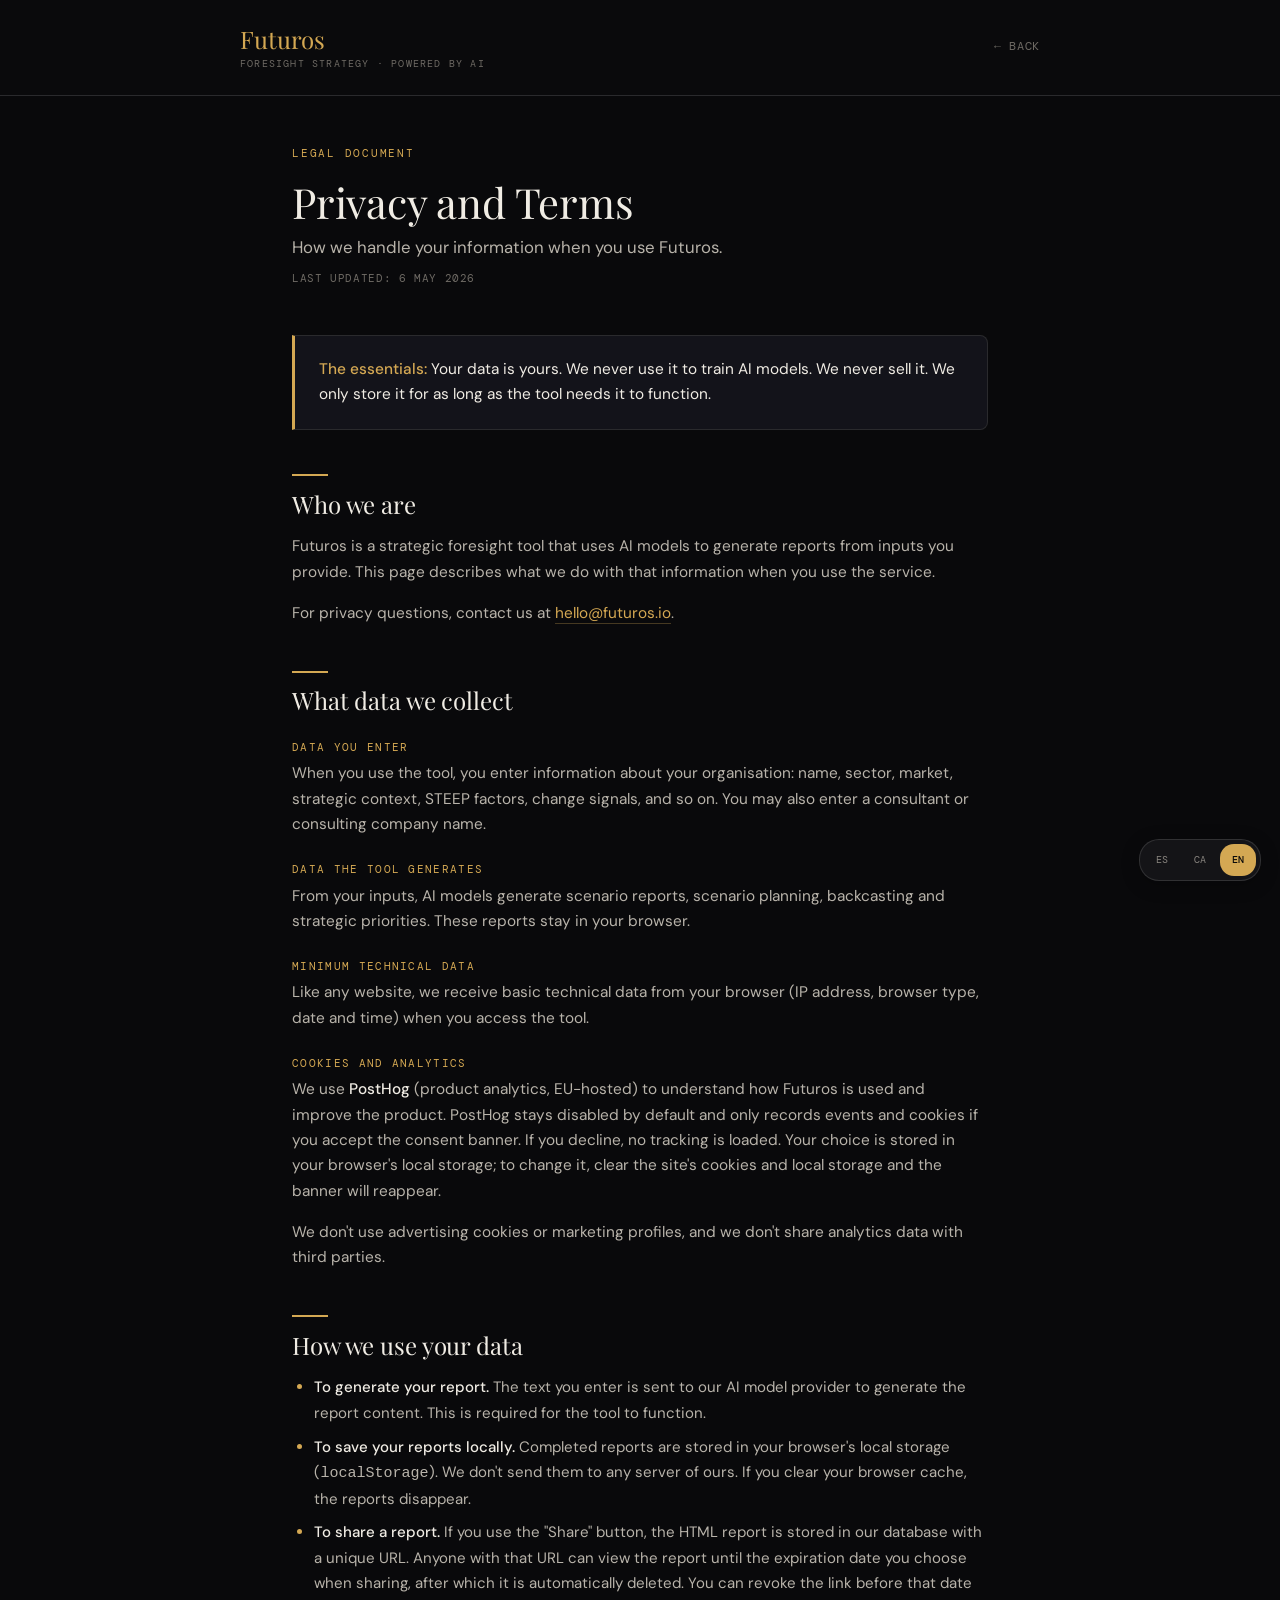
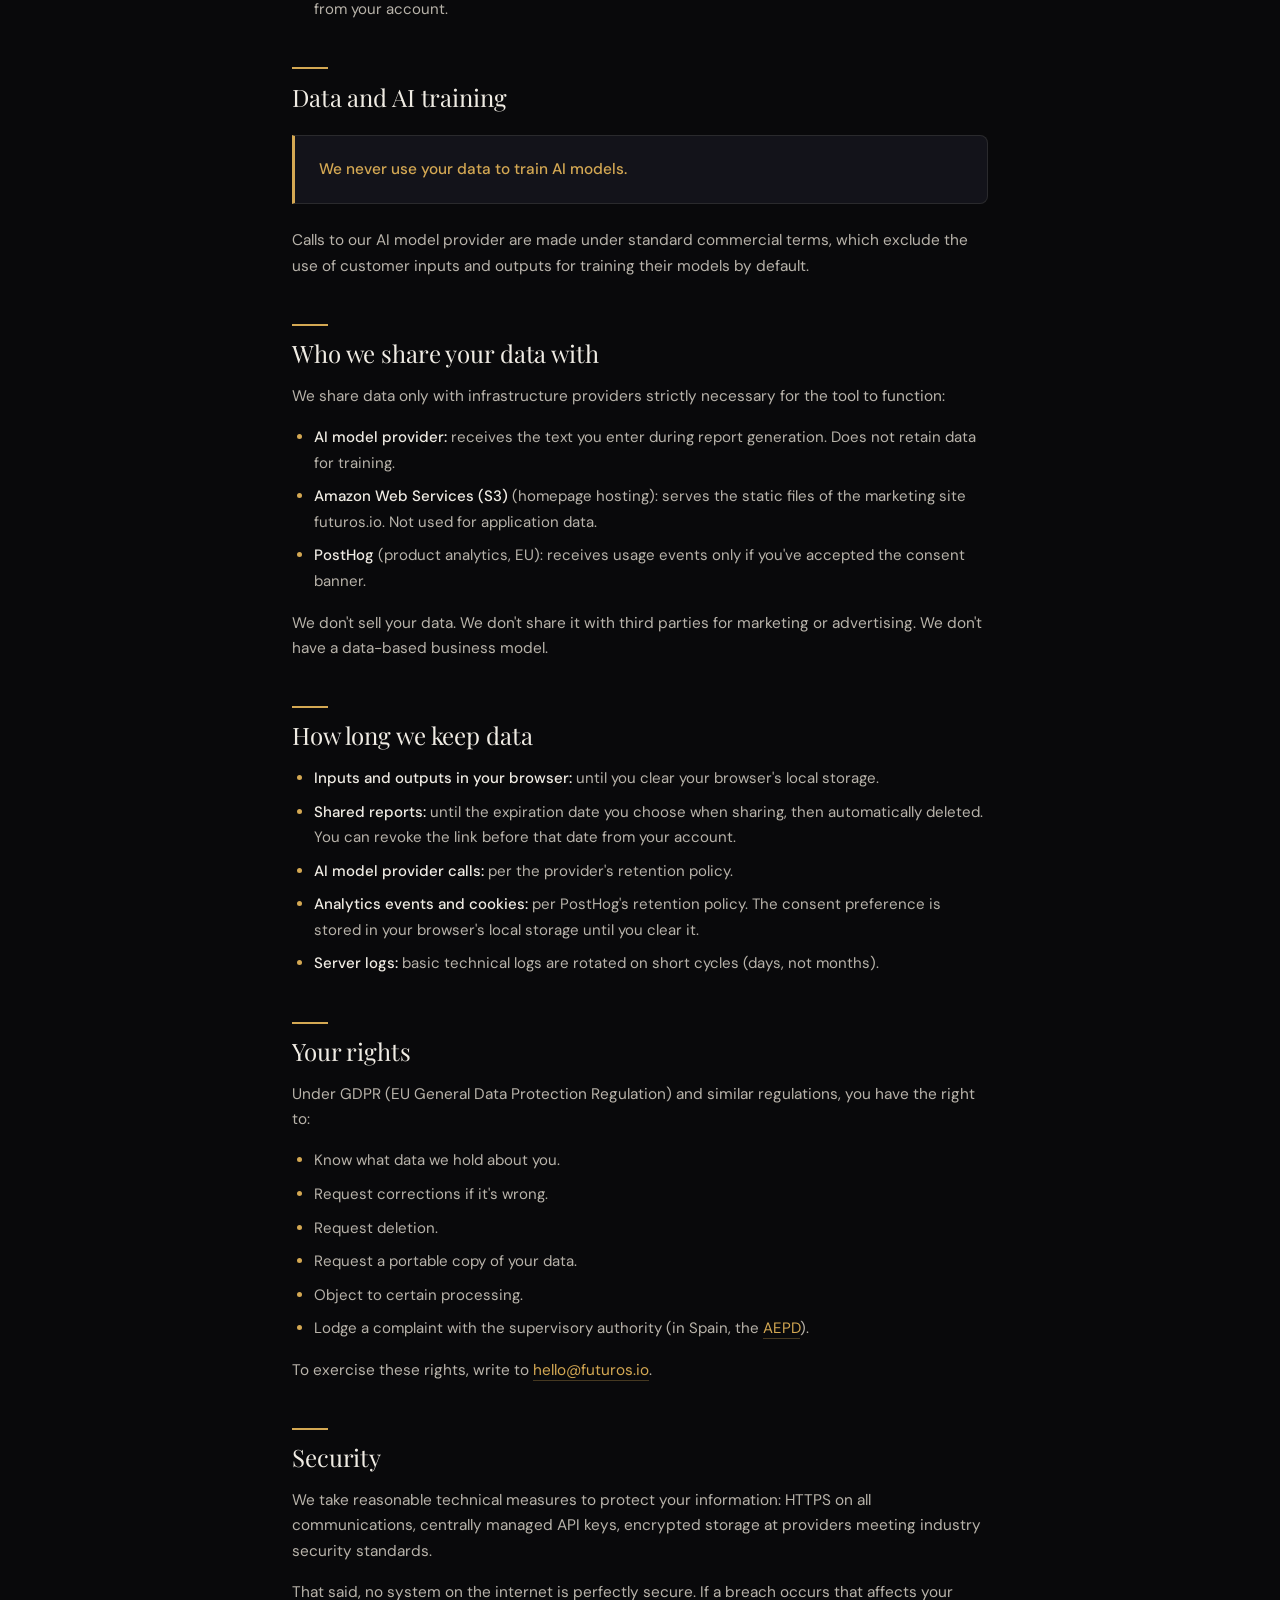
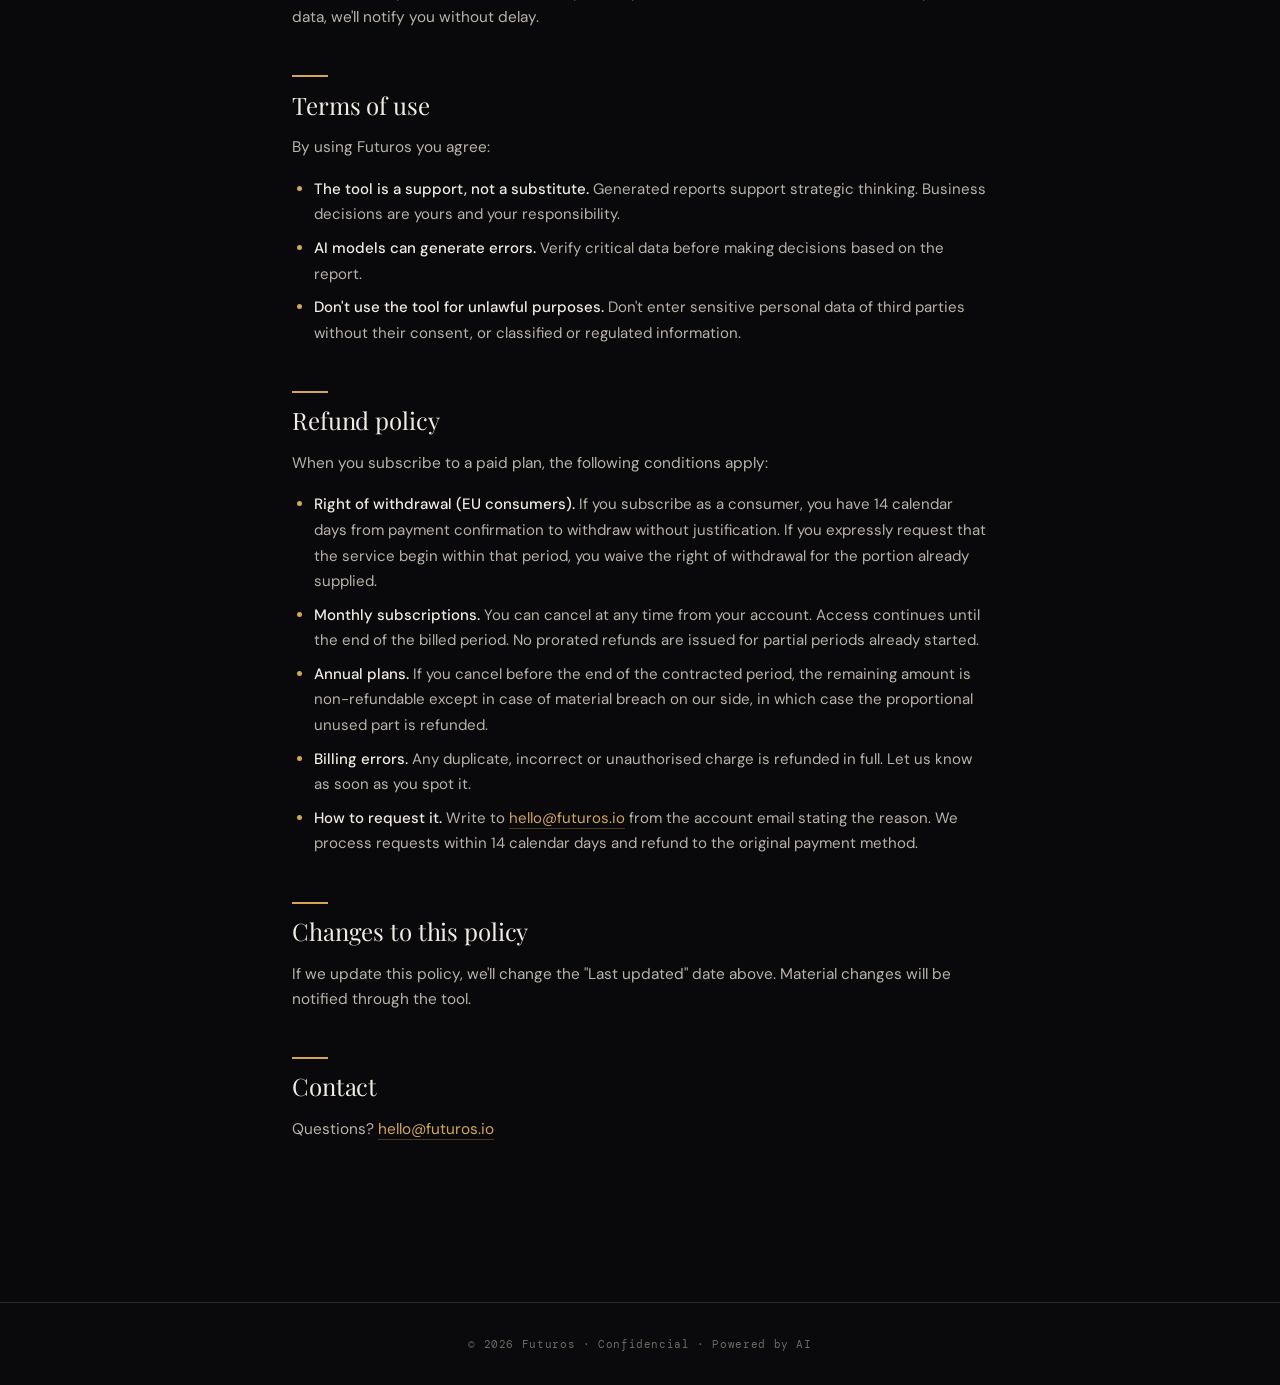
==== src/terms.html @ d51f67a3 "Adding terms and conditions and catalan" ====
<!DOCTYPE html>
<html lang="es">
<head>
<meta charset="UTF-8">
<meta name="viewport" content="width=device-width,initial-scale=1">
<title>Privacidad y Términos — Futuros</title>
<link href="https://fonts.googleapis.com/css2?family=Playfair+Display:ital,wght@0,400;0,600;1,400&family=DM+Sans:wght@300;400;500&family=DM+Mono:wght@400;500&display=swap" rel="stylesheet">
<link rel="stylesheet" href="styles.css">

<!-- PostHog analytics (EU cloud) — current snippet from posthog.com/docs, 2026-01-30 defaults -->
<script>
!function(t,e){var o,n,p,r;e.__SV||(window.posthog && window.posthog.__loaded)||(window.posthog=e,e._i=[],e.init=function(i,s,a){function g(t,e){var o=e.split(".");2==o.length&&(t=t[o[0]],e=o[1]),t[e]=function(){t.push([e].concat(Array.prototype.slice.call(arguments,0)))}}(p=t.createElement("script")).type="text/javascript",p.crossOrigin="anonymous",p.async=!0,p.src=s.api_host.replace(".i.posthog.com","-assets.i.posthog.com")+"/static/array.js",(r=t.getElementsByTagName("script")[0]).parentNode.insertBefore(p,r);var u=e;for(void 0!==a?u=e[a]=[]:a="posthog",u.people=u.people||[],u.toString=function(t){var e="posthog";return"posthog"!==a&&(e+="."+a),t||(e+=" (stub)"),e},u.people.toString=function(){return u.toString(1)+".people (stub)"},o="init os ds Ie us vs ss ls capture calculateEventProperties register register_once register_for_session unregister unregister_for_session ws getFeatureFlag getFeatureFlagPayload getFeatureFlagResult isFeatureEnabled reloadFeatureFlags updateFlags updateEarlyAccessFeatureEnrollment getEarlyAccessFeatures on onFeatureFlags onSurveysLoaded onSessionId getSurveys getActiveMatchingSurveys renderSurvey displaySurvey cancelPendingSurvey canRenderSurvey canRenderSurveyAsync identify setPersonProperties group resetGroups setPersonPropertiesForFlags resetPersonPropertiesForFlags setGroupPropertiesForFlags resetGroupPropertiesForFlags reset get_distinct_id getGroups get_session_id get_session_replay_url alias set_config startSessionRecording stopSessionRecording sessionRecordingStarted captureException startExceptionAutocapture stopExceptionAutocapture loadToolbar get_property getSessionProperty bs ps createPersonProfile setInternalOrTestUser ys es $s opt_in_capturing opt_out_capturing has_opted_in_capturing has_opted_out_capturing get_explicit_consent_status is_capturing clear_opt_in_out_capturing cs debug M gs getPageViewId captureTraceFeedback captureTraceMetric Qr".split(" "),n=0;n<o.length;n++)g(u,o[n]);e._i.push([i,s,a])},e.__SV=1)}(document,window.posthog||[]);
posthog.init('phc_zKZcNZNQnKVhUA5eQJK8RMKhficXggp2VQ8KKADYTN5M', {
  api_host: 'https://eu.i.posthog.com',
  defaults: '2026-01-30',
  person_profiles: 'identified_only',
  opt_out_capturing_by_default: true,
  loaded: function (ph) {
    try {
      console.log('[posthog] loaded', {
        distinct_id: ph.get_distinct_id(),
        opted_in:    ph.has_opted_in_capturing(),
        opted_out:   ph.has_opted_out_capturing()
      });
    } catch (e) {}
  }
});
</script>
<script defer src="cookies.js?v=1"></script>
</head>
<body class="page-terms">

<header class="topbar">
  <div class="bar-inner">
    <span class="brand-block">
      <span class="brand-name">Futuros</span>
      <span class="brand-tag">Foresight Strategy · Powered by AI</span>
    </span>
    <a class="back-link" href="/">
      <span class="back-text active" data-lang="es">← Volver</span>
      <span class="back-text" data-lang="ca">← Tornar</span>
      <span class="back-text" data-lang="en">← Back</span>
    </a>
  </div>
</header>

<main class="wrap">

  <!-- ─── ESPAÑOL ─── -->
  <section class="section active" data-lang="es">
    <div class="eyebrow">Documento legal</div>
    <h1>Privacidad y Términos</h1>
    <p class="lede">Cómo tratamos tu información cuando usas Futuros.</p>
    <p class="updated">Última actualización: 6 de mayo de 2026</p>

    <div class="callout">
      <p><strong>Lo esencial:</strong> Tus datos son tuyos. Nunca los usamos para entrenar modelos de inteligencia artificial. Nunca los vendemos. Los almacenamos solo el tiempo estrictamente necesario para que la herramienta funcione.</p>
    </div>

    <h2>Quiénes somos</h2>
    <p>Futuros es una herramienta de análisis estratégico de foresight que utiliza modelos de inteligencia artificial para generar informes a partir de los datos que tú proporcionas. Esta página describe qué hacemos con esa información cuando usas el servicio.</p>
    <p>Si tienes preguntas sobre privacidad, puedes contactarnos en <a href="mailto:hello@futuros.io">hello@futuros.io</a>.</p>

    <h2>Qué datos recogemos</h2>

    <h3>Datos que tú introduces</h3>
    <p>Cuando usas la herramienta, introduces información sobre tu organización: nombre, sector, mercado, contexto estratégico, factores STEEP, señales de cambio, etc. También puedes introducir el nombre de un consultor o empresa consultora.</p>

    <h3>Datos generados por la herramienta</h3>
    <p>A partir de tus inputs, los modelos de IA generan informes de escenarios, planificación estratégica, backcasting y prioridades. Estos informes se quedan en tu navegador.</p>

    <h3>Datos técnicos mínimos</h3>
    <p>Como cualquier sitio web, recibimos información técnica básica de tu navegador (dirección IP, tipo de navegador, fecha y hora) cuando accedes a la herramienta.</p>

    <h3>Cookies y analítica</h3>
    <p>Usamos <strong>PostHog</strong> (analítica de producto, alojamiento en la UE) para entender cómo se usa Futuros y mejorar el producto. PostHog se mantiene desactivado por defecto y solo registra eventos y cookies si aceptas el banner de consentimiento. Si rechazas, no se carga ningún seguimiento. Tu elección se guarda en el almacenamiento local de tu navegador; para cambiarla, borra las cookies y el almacenamiento local del sitio y el banner volverá a aparecer.</p>
    <p>No usamos cookies publicitarias ni perfiles de marketing, y no cedemos datos analíticos a terceros.</p>

    <h2>Cómo usamos tus datos</h2>
    <ul>
      <li><strong>Para generar tu informe.</strong> Los textos que introduces se envían a nuestro proveedor del modelo de IA para generar el contenido del informe. Esto es necesario para que la herramienta funcione.</li>
      <li><strong>Para guardar tus informes localmente.</strong> Los informes terminados se almacenan en el almacenamiento local de tu navegador (<code>localStorage</code>). No los enviamos a ningún servidor nuestro. Si vacías la caché del navegador, los informes desaparecen.</li>
      <li><strong>Para compartir un informe.</strong> Si usas el botón "Compartir", el informe en formato HTML se guarda en nuestra base de datos con una URL única. Cualquier persona con esa URL puede ver el informe hasta la fecha de caducidad que tú elijas al compartirlo, momento en el que se elimina automáticamente. Puedes revocar el enlace antes de esa fecha desde tu cuenta.</li>
    </ul>

    <h2>Datos y entrenamiento de IA</h2>
    <div class="callout">
      <p><strong>Nunca usamos tus datos para entrenar modelos de IA.</strong></p>
    </div>
    <p>Las llamadas a nuestro proveedor del modelo de IA se realizan bajo los términos comerciales estándar, que excluyen por defecto el uso de inputs y outputs de clientes para entrenar sus modelos.</p>

    <h2>Con quién compartimos tus datos</h2>
    <p>Compartimos datos solo con los proveedores de infraestructura estrictamente necesarios para que la herramienta funcione:</p>
    <ul>
      <li><strong>Proveedor del modelo de IA:</strong> recibe los textos que introduces durante la generación del informe. No retiene los datos para entrenamiento.</li>
      <li><strong>Amazon Web Services (S3)</strong> (alojamiento de la página de inicio): sirve los archivos estáticos del sitio de marketing futuros.io. No se utiliza para los datos de la aplicación.</li>
      <li><strong>PostHog</strong> (analítica de producto, UE): recibe eventos de uso solo si has aceptado el banner de consentimiento.</li>
    </ul>
    <p>No vendemos tus datos. No los compartimos con terceros con fines de marketing o publicidad. No tenemos un modelo de negocio basado en datos.</p>

    <h2>Cuánto tiempo conservamos los datos</h2>
    <ul>
      <li><strong>Inputs y outputs en tu navegador:</strong> hasta que vacíes el almacenamiento local del navegador.</li>
      <li><strong>Informes compartidos:</strong> hasta la fecha de caducidad que elijas al compartirlos, después se eliminan automáticamente. Puedes revocar el enlace antes de esa fecha desde tu cuenta.</li>
      <li><strong>Llamadas al proveedor del modelo de IA:</strong> según la política de retención del proveedor.</li>
      <li><strong>Eventos y cookies de analítica:</strong> según la política de retención de PostHog. La preferencia de consentimiento se guarda en el almacenamiento local de tu navegador hasta que la borres.</li>
      <li><strong>Logs de servidor:</strong> los logs técnicos básicos se rotan en periodos cortos (días, no meses).</li>
    </ul>

    <h2>Tus derechos</h2>
    <p>Bajo el RGPD (Reglamento General de Protección de Datos de la UE) y normativas similares, tienes derecho a:</p>
    <ul>
      <li>Saber qué datos tenemos sobre ti.</li>
      <li>Pedir que los corrijamos si están equivocados.</li>
      <li>Pedir que los eliminemos.</li>
      <li>Pedir una copia portable de tus datos.</li>
      <li>Oponerte a determinados tratamientos.</li>
      <li>Presentar una reclamación ante la autoridad de control (en España, la <a href="https://www.aepd.es" target="_blank" rel="noopener">AEPD</a>).</li>
    </ul>
    <p>Para ejercer estos derechos, escribe a <a href="mailto:hello@futuros.io">hello@futuros.io</a>.</p>

    <h2>Seguridad</h2>
    <p>Tomamos medidas técnicas razonables para proteger tu información: HTTPS en todas las comunicaciones, claves de API gestionadas de forma centralizada, almacenamiento cifrado en proveedores que cumplen estándares de seguridad de la industria.</p>
    <p>Dicho esto, ningún sistema en internet es perfectamente seguro. Si ocurriera una brecha de seguridad que afecte a tus datos, te avisaremos sin demora.</p>

    <h2>Términos de uso</h2>
    <p>Al usar Futuros aceptas:</p>
    <ul>
      <li><strong>Que la herramienta es un apoyo, no un sustituto.</strong> Los informes generados son una ayuda al pensamiento estratégico. Las decisiones empresariales son tuyas y bajo tu responsabilidad.</li>
      <li><strong>Que los modelos de IA pueden generar errores.</strong> Verifica los datos críticos antes de tomar decisiones basadas en el informe.</li>
      <li><strong>No usar la herramienta para fines ilícitos.</strong> No introduzcas datos personales sensibles de terceros sin su consentimiento, ni información clasificada o regulada.</li>
    </ul>

    <h2>Política de reembolsos</h2>
    <p>Cuando contrates un plan de pago, aplican las condiciones siguientes:</p>
    <ul>
      <li><strong>Derecho de desistimiento (consumidores UE).</strong> Si contratas como consumidor, dispones de 14 días naturales desde la confirmación del pago para desistir sin justificación. Si solicitas expresamente comenzar a usar el servicio dentro de ese plazo, renuncias al derecho de desistimiento sobre la parte ya prestada.</li>
      <li><strong>Suscripciones mensuales.</strong> Puedes cancelar en cualquier momento desde tu cuenta. El acceso se mantiene hasta el final del periodo facturado. No se prorratea el reembolso de periodos parciales ya iniciados.</li>
      <li><strong>Planes anuales.</strong> Si cancelas antes del fin del periodo contratado, el importe restante no es reembolsable salvo incumplimiento material por nuestra parte, en cuyo caso se reembolsa la parte proporcional no consumida.</li>
      <li><strong>Errores de facturación.</strong> Cualquier cargo duplicado, incorrecto o no autorizado se reembolsa íntegramente. Avísanos en cuanto lo detectes.</li>
      <li><strong>Cómo solicitarlo.</strong> Escribe a <a href="mailto:hello@futuros.io">hello@futuros.io</a> desde el correo de la cuenta indicando el motivo. Procesamos las solicitudes en un máximo de 14 días naturales y reembolsamos por el mismo medio de pago utilizado.</li>
    </ul>

    <h2>Cambios en esta política</h2>
    <p>Si actualizamos esta política, cambiaremos la fecha de "Última actualización" arriba. Cambios materiales se notificarán al usar la herramienta.</p>

    <h2>Contacto</h2>
    <p>¿Preguntas? <a href="mailto:hello@futuros.io">hello@futuros.io</a></p>
  </section>

  <!-- ─── ENGLISH ─── -->
  <section class="section" data-lang="en">
    <div class="eyebrow">Legal document</div>
    <h1>Privacy and Terms</h1>
    <p class="lede">How we handle your information when you use Futuros.</p>
    <p class="updated">Last updated: 6 May 2026</p>

    <div class="callout">
      <p><strong>The essentials:</strong> Your data is yours. We never use it to train AI models. We never sell it. We only store it for as long as the tool needs it to function.</p>
    </div>

    <h2>Who we are</h2>
    <p>Futuros is a strategic foresight tool that uses AI models to generate reports from inputs you provide. This page describes what we do with that information when you use the service.</p>
    <p>For privacy questions, contact us at <a href="mailto:hello@futuros.io">hello@futuros.io</a>.</p>

    <h2>What data we collect</h2>

    <h3>Data you enter</h3>
    <p>When you use the tool, you enter information about your organisation: name, sector, market, strategic context, STEEP factors, change signals, and so on. You may also enter a consultant or consulting company name.</p>

    <h3>Data the tool generates</h3>
    <p>From your inputs, AI models generate scenario reports, scenario planning, backcasting and strategic priorities. These reports stay in your browser.</p>

    <h3>Minimum technical data</h3>
    <p>Like any website, we receive basic technical data from your browser (IP address, browser type, date and time) when you access the tool.</p>

    <h3>Cookies and analytics</h3>
    <p>We use <strong>PostHog</strong> (product analytics, EU-hosted) to understand how Futuros is used and improve the product. PostHog stays disabled by default and only records events and cookies if you accept the consent banner. If you decline, no tracking is loaded. Your choice is stored in your browser's local storage; to change it, clear the site's cookies and local storage and the banner will reappear.</p>
    <p>We don't use advertising cookies or marketing profiles, and we don't share analytics data with third parties.</p>

    <h2>How we use your data</h2>
    <ul>
      <li><strong>To generate your report.</strong> The text you enter is sent to our AI model provider to generate the report content. This is required for the tool to function.</li>
      <li><strong>To save your reports locally.</strong> Completed reports are stored in your browser's local storage (<code>localStorage</code>). We don't send them to any server of ours. If you clear your browser cache, the reports disappear.</li>
      <li><strong>To share a report.</strong> If you use the "Share" button, the HTML report is stored in our database with a unique URL. Anyone with that URL can view the report until the expiration date you choose when sharing, after which it is automatically deleted. You can revoke the link before that date from your account.</li>
    </ul>

    <h2>Data and AI training</h2>
    <div class="callout">
      <p><strong>We never use your data to train AI models.</strong></p>
    </div>
    <p>Calls to our AI model provider are made under standard commercial terms, which exclude the use of customer inputs and outputs for training their models by default.</p>

    <h2>Who we share your data with</h2>
    <p>We share data only with infrastructure providers strictly necessary for the tool to function:</p>
    <ul>
      <li><strong>AI model provider:</strong> receives the text you enter during report generation. Does not retain data for training.</li>
      <li><strong>Amazon Web Services (S3)</strong> (homepage hosting): serves the static files of the marketing site futuros.io. Not used for application data.</li>
      <li><strong>PostHog</strong> (product analytics, EU): receives usage events only if you've accepted the consent banner.</li>
    </ul>
    <p>We don't sell your data. We don't share it with third parties for marketing or advertising. We don't have a data-based business model.</p>

    <h2>How long we keep data</h2>
    <ul>
      <li><strong>Inputs and outputs in your browser:</strong> until you clear your browser's local storage.</li>
      <li><strong>Shared reports:</strong> until the expiration date you choose when sharing, then automatically deleted. You can revoke the link before that date from your account.</li>
      <li><strong>AI model provider calls:</strong> per the provider's retention policy.</li>
      <li><strong>Analytics events and cookies:</strong> per PostHog's retention policy. The consent preference is stored in your browser's local storage until you clear it.</li>
      <li><strong>Server logs:</strong> basic technical logs are rotated on short cycles (days, not months).</li>
    </ul>

    <h2>Your rights</h2>
    <p>Under GDPR (EU General Data Protection Regulation) and similar regulations, you have the right to:</p>
    <ul>
      <li>Know what data we hold about you.</li>
      <li>Request corrections if it's wrong.</li>
      <li>Request deletion.</li>
      <li>Request a portable copy of your data.</li>
      <li>Object to certain processing.</li>
      <li>Lodge a complaint with the supervisory authority (in Spain, the <a href="https://www.aepd.es" target="_blank" rel="noopener">AEPD</a>).</li>
    </ul>
    <p>To exercise these rights, write to <a href="mailto:hello@futuros.io">hello@futuros.io</a>.</p>

    <h2>Security</h2>
    <p>We take reasonable technical measures to protect your information: HTTPS on all communications, centrally managed API keys, encrypted storage at providers meeting industry security standards.</p>
    <p>That said, no system on the internet is perfectly secure. If a breach occurs that affects your data, we'll notify you without delay.</p>

    <h2>Terms of use</h2>
    <p>By using Futuros you agree:</p>
    <ul>
      <li><strong>The tool is a support, not a substitute.</strong> Generated reports support strategic thinking. Business decisions are yours and your responsibility.</li>
      <li><strong>AI models can generate errors.</strong> Verify critical data before making decisions based on the report.</li>
      <li><strong>Don't use the tool for unlawful purposes.</strong> Don't enter sensitive personal data of third parties without their consent, or classified or regulated information.</li>
    </ul>

    <h2>Refund policy</h2>
    <p>When you subscribe to a paid plan, the following conditions apply:</p>
    <ul>
      <li><strong>Right of withdrawal (EU consumers).</strong> If you subscribe as a consumer, you have 14 calendar days from payment confirmation to withdraw without justification. If you expressly request that the service begin within that period, you waive the right of withdrawal for the portion already supplied.</li>
      <li><strong>Monthly subscriptions.</strong> You can cancel at any time from your account. Access continues until the end of the billed period. No prorated refunds are issued for partial periods already started.</li>
      <li><strong>Annual plans.</strong> If you cancel before the end of the contracted period, the remaining amount is non-refundable except in case of material breach on our side, in which case the proportional unused part is refunded.</li>
      <li><strong>Billing errors.</strong> Any duplicate, incorrect or unauthorised charge is refunded in full. Let us know as soon as you spot it.</li>
      <li><strong>How to request it.</strong> Write to <a href="mailto:hello@futuros.io">hello@futuros.io</a> from the account email stating the reason. We process requests within 14 calendar days and refund to the original payment method.</li>
    </ul>

    <h2>Changes to this policy</h2>
    <p>If we update this policy, we'll change the "Last updated" date above. Material changes will be notified through the tool.</p>

    <h2>Contact</h2>
    <p>Questions? <a href="mailto:hello@futuros.io">hello@futuros.io</a></p>
  </section>

  <!-- ─── CATALÀ ─── -->
  <section class="section" data-lang="ca">
    <div class="eyebrow">Document legal</div>
    <h1>Privacitat i Termes</h1>
    <p class="lede">Com tractem la teva informació quan utilitzes Futuros.</p>
    <p class="updated">Última actualització: 6 de maig de 2026</p>

    <div class="callout">
      <p><strong>L'essencial:</strong> Les teves dades són teves. Mai les utilitzem per entrenar models d'intel·ligència artificial. Mai les venem. Les emmagatzemem només el temps estrictament necessari perquè l'eina funcioni.</p>
    </div>

    <h2>Qui som</h2>
    <p>Futuros és una eina d'anàlisi estratègica de foresight que utilitza models d'intel·ligència artificial per generar informes a partir de les dades que tu proporciones. Aquesta pàgina descriu què fem amb aquesta informació quan utilitzes el servei.</p>
    <p>Si tens preguntes sobre privacitat, pots contactar-nos a <a href="mailto:hello@futuros.io">hello@futuros.io</a>.</p>

    <h2>Quines dades recollim</h2>

    <h3>Dades que tu introdueixes</h3>
    <p>Quan utilitzes l'eina, introdueixes informació sobre la teva organització: nom, sector, mercat, context estratègic, factors STEEP, senyals de canvi, etc. També pots introduir el nom d'un consultor o empresa consultora.</p>

    <h3>Dades generades per l'eina</h3>
    <p>A partir dels teus inputs, els models d'IA generen informes d'escenaris, planificació estratègica, backcasting i prioritats. Aquests informes es queden al teu navegador.</p>

    <h3>Dades tècniques mínimes</h3>
    <p>Com qualsevol lloc web, rebem informació tècnica bàsica del teu navegador (adreça IP, tipus de navegador, data i hora) quan accedeixes a l'eina.</p>

    <h3>Cookies i analítica</h3>
    <p>Utilitzem <strong>PostHog</strong> (analítica de producte, allotjament a la UE) per entendre com s'utilitza Futuros i millorar el producte. PostHog es manté desactivat per defecte i només registra esdeveniments i cookies si acceptes el bàner de consentiment. Si el rebutges, no es carrega cap seguiment. La teva elecció es desa a l'emmagatzematge local del teu navegador; per canviar-la, esborra les cookies i l'emmagatzematge local del lloc i el bàner tornarà a aparèixer.</p>
    <p>No utilitzem cookies publicitàries ni perfils de màrqueting, i no cedim dades analítiques a tercers.</p>

    <h2>Com utilitzem les teves dades</h2>
    <ul>
      <li><strong>Per generar el teu informe.</strong> Els textos que introdueixes s'envien al nostre proveïdor del model d'IA per generar el contingut de l'informe. Això és necessari perquè l'eina funcioni.</li>
      <li><strong>Per desar els teus informes localment.</strong> Els informes acabats s'emmagatzemen a l'emmagatzematge local del teu navegador (<code>localStorage</code>). No els enviem a cap servidor nostre. Si buides la memòria cau del navegador, els informes desapareixen.</li>
      <li><strong>Per compartir un informe.</strong> Si utilitzes el botó "Compartir", l'informe en format HTML es desa a la nostra base de dades amb una URL única. Qualsevol persona amb aquesta URL pot veure l'informe fins a la data de caducitat que tu triïs en compartir-lo, moment en què s'elimina automàticament. Pots revocar l'enllaç abans d'aquesta data des del teu compte.</li>
    </ul>

    <h2>Dades i entrenament d'IA</h2>
    <div class="callout">
      <p><strong>Mai utilitzem les teves dades per entrenar models d'IA.</strong></p>
    </div>
    <p>Les crides al nostre proveïdor del model d'IA es realitzen sota els termes comercials estàndard, que exclouen per defecte l'ús d'inputs i outputs de clients per entrenar els seus models.</p>

    <h2>Amb qui compartim les teves dades</h2>
    <p>Compartim dades només amb els proveïdors d'infraestructura estrictament necessaris perquè l'eina funcioni:</p>
    <ul>
      <li><strong>Proveïdor del model d'IA:</strong> rep els textos que introdueixes durant la generació de l'informe. No reté les dades per a entrenament.</li>
      <li><strong>Amazon Web Services (S3)</strong> (allotjament de la pàgina d'inici): serveix els fitxers estàtics del lloc de màrqueting futuros.io. No s'utilitza per a les dades de l'aplicació.</li>
      <li><strong>PostHog</strong> (analítica de producte, UE): rep esdeveniments d'ús només si has acceptat el bàner de consentiment.</li>
    </ul>
    <p>No venem les teves dades. No les compartim amb tercers amb finalitats de màrqueting o publicitat. No tenim un model de negoci basat en dades.</p>

    <h2>Quant de temps conservem les dades</h2>
    <ul>
      <li><strong>Inputs i outputs al teu navegador:</strong> fins que buidis l'emmagatzematge local del navegador.</li>
      <li><strong>Informes compartits:</strong> fins a la data de caducitat que triïs en compartir-los, després s'eliminen automàticament. Pots revocar l'enllaç abans d'aquesta data des del teu compte.</li>
      <li><strong>Crides al proveïdor del model d'IA:</strong> segons la política de retenció del proveïdor.</li>
      <li><strong>Esdeveniments i cookies d'analítica:</strong> segons la política de retenció de PostHog. La preferència de consentiment es desa a l'emmagatzematge local del teu navegador fins que la borris.</li>
      <li><strong>Logs de servidor:</strong> els logs tècnics bàsics es roten en períodes curts (dies, no mesos).</li>
    </ul>

    <h2>Els teus drets</h2>
    <p>Sota el RGPD (Reglament General de Protecció de Dades de la UE) i normatives similars, tens dret a:</p>
    <ul>
      <li>Saber quines dades tenim sobre tu.</li>
      <li>Demanar que les corregim si són equivocades.</li>
      <li>Demanar que les eliminem.</li>
      <li>Demanar una còpia portable de les teves dades.</li>
      <li>Oposar-te a determinats tractaments.</li>
      <li>Presentar una reclamació davant l'autoritat de control (a Catalunya, l'<a href="https://apdcat.gencat.cat" target="_blank" rel="noopener">APDCAT</a>; a Espanya, l'<a href="https://www.aepd.es" target="_blank" rel="noopener">AEPD</a>).</li>
    </ul>
    <p>Per exercir aquests drets, escriu a <a href="mailto:hello@futuros.io">hello@futuros.io</a>.</p>

    <h2>Seguretat</h2>
    <p>Prenem mesures tècniques raonables per protegir la teva informació: HTTPS a totes les comunicacions, claus d'API gestionades de forma centralitzada, emmagatzematge xifrat en proveïdors que compleixen estàndards de seguretat de la indústria.</p>
    <p>Dit això, cap sistema a internet és perfectament segur. Si es produís una bretxa de seguretat que afecti les teves dades, t'avisarem sense demora.</p>

    <h2>Termes d'ús</h2>
    <p>En utilitzar Futuros acceptes:</p>
    <ul>
      <li><strong>Que l'eina és un suport, no un substitut.</strong> Els informes generats són una ajuda al pensament estratègic. Les decisions empresarials són teves i sota la teva responsabilitat.</li>
      <li><strong>Que els models d'IA poden generar errors.</strong> Verifica les dades crítiques abans de prendre decisions basades en l'informe.</li>
      <li><strong>No utilitzar l'eina per a finalitats il·lícites.</strong> No introdueixis dades personals sensibles de tercers sense el seu consentiment, ni informació classificada o regulada.</li>
    </ul>

    <h2>Política de reemborsaments</h2>
    <p>Quan contractis un pla de pagament, apliquen les condicions següents:</p>
    <ul>
      <li><strong>Dret de desistiment (consumidors UE).</strong> Si contractes com a consumidor, disposes de 14 dies naturals des de la confirmació del pagament per desistir sense justificació. Si sol·licites expressament començar a utilitzar el servei dins d'aquest termini, renuncies al dret de desistiment sobre la part ja prestada.</li>
      <li><strong>Subscripcions mensuals.</strong> Pots cancel·lar en qualsevol moment des del teu compte. L'accés es manté fins al final del període facturat. No es prorrateja el reemborsament de períodes parcials ja iniciats.</li>
      <li><strong>Plans anuals.</strong> Si cancel·les abans del final del període contractat, l'import restant no és reemborsable excepte en cas d'incompliment material per la nostra part, cas en què es reemborsa la part proporcional no consumida.</li>
      <li><strong>Errors de facturació.</strong> Qualsevol càrrec duplicat, incorrecte o no autoritzat es reemborsa íntegrament. Avisa'ns tan bon punt el detectis.</li>
      <li><strong>Com sol·licitar-ho.</strong> Escriu a <a href="mailto:hello@futuros.io">hello@futuros.io</a> des del correu del compte indicant el motiu. Processem les sol·licituds en un màxim de 14 dies naturals i reemborsem pel mateix mitjà de pagament utilitzat.</li>
    </ul>

    <h2>Canvis en aquesta política</h2>
    <p>Si actualitzem aquesta política, canviarem la data d'"Última actualització" de més amunt. Els canvis materials es notificaran en utilitzar l'eina.</p>

    <h2>Contacte</h2>
    <p>Preguntes? <a href="mailto:hello@futuros.io">hello@futuros.io</a></p>
  </section>

</main>

<footer class="footer">
  <span class="footer-text">© 2026 Futuros · Confidencial · Powered by AI</span>
</footer>

<!-- ═══════════ LANG TOGGLE ═══════════ -->
<div class="lang-toggle">
  <button class="lt-btn active" data-lang="es">ES</button>
  <button class="lt-btn" data-lang="ca">CA</button>
  <button class="lt-btn" data-lang="en">EN</button>
</div>

<script>
  var TITLES = {
    es: 'Privacidad y Términos — Futuros',
    en: 'Privacy and Terms — Futuros',
    ca: 'Privacitat i Termes — Futuros'
  };
  function setLang(lang) {
    if (!TITLES[lang]) lang = 'es';
    document.documentElement.lang = lang;
    document.title = TITLES[lang];
    document.querySelectorAll('[data-lang]').forEach(function(s){
      s.classList.toggle('active', s.getAttribute('data-lang') === lang);
    });
    try { localStorage.setItem('futuros_lang', lang); } catch(e){}
  }
  // Resolve language on load. Priority:
  //   1. ?lang=es|en|ca in the URL (explicit hint from the source page)
  //   2. localStorage.futuros_lang (shared with index.html)
  //   3. localStorage.fs_lang      (legacy key, backward compatibility)
  //   4. navigator.language        (browser default)
  // Defaults to ES.
  (function(){
    var qp = null;
    try {
      var m = (location.search || '').match(/[?&]lang=(en|es|ca)\b/i);
      if (m) qp = m[1].toLowerCase();
    } catch(e){}
    var saved = null;
    try { saved = localStorage.getItem('futuros_lang') || localStorage.getItem('fs_lang'); } catch(e){}
    var navLang = (navigator.language || '').toLowerCase();
    var navGuess = 'es';
    if (navLang.indexOf('ca') === 0) navGuess = 'ca';
    else if (navLang.indexOf('en') === 0) navGuess = 'en';
    var pref = qp || saved || navGuess;
    setLang(pref);
  })();
  document.querySelectorAll('.lt-btn').forEach(function(b){
    b.addEventListener('click', function(){ setLang(b.dataset.lang); });
  });
</script>
</body>
</html>
---- src/styles.css ----
/* ─── DESIGN TOKENS ─── */
:root{
  --bg:#09090b; --bg2:#0f0f11; --bg3:#141417; --bg4:#1a1a1e;
  --border:rgba(255,255,255,.06); --border-h:rgba(255,255,255,.12); --border-g:rgba(212,168,83,.28);
  --text:#f0ece4; --text2:#c8c4bc; --muted:#8a8680; --dim:#5d5a55;
  --gold:#d4a853; --gold2:#b8863c; --gold-dim:rgba(212,168,83,.06);
  --green:#4ade80; --blue:#60a5fa; --red:#f87171;
  --nav-h:64px;
  --container:1140px;
  --r-sm:6px; --r-md:10px; --r-lg:14px;
}

/* ─── RESET ─── */
*,*::before,*::after{box-sizing:border-box;margin:0;padding:0}
html{scroll-behavior:smooth;-webkit-text-size-adjust:100%}
body{
  background:var(--bg);color:var(--text);
  font-family:'DM Sans',system-ui,-apple-system,sans-serif;
  font-size:16px;line-height:1.65;
  -webkit-font-smoothing:antialiased;-moz-osx-font-smoothing:grayscale;
  overflow-x:hidden;
}
img{max-width:100%;height:auto;display:block}
button{font:inherit;color:inherit;background:none;border:none;cursor:pointer}
a{color:inherit;text-decoration:none}
:focus-visible{outline:2px solid var(--gold);outline-offset:3px;border-radius:4px}

/* ─── AMBIENT BACKGROUND ─── */
body::before{
  content:'';position:fixed;inset:0;pointer-events:none;z-index:0;
  background:
    radial-gradient(800px 800px at 80% -10%,rgba(212,168,83,.05) 0%,transparent 60%),
    radial-gradient(600px 600px at -10% 110%,rgba(96,165,250,.035) 0%,transparent 60%);
}
body::after{
  content:'';position:fixed;inset:0;pointer-events:none;z-index:0;
  background-image:url("data:image/svg+xml,%3Csvg viewBox='0 0 256 256' xmlns='http://www.w3.org/2000/svg'%3E%3Cfilter id='n'%3E%3CfeTurbulence type='fractalNoise' baseFrequency='0.9' numOctaves='4' stitchTiles='stitch'/%3E%3C/filter%3E%3Crect width='100%25' height='100%25' filter='url(%23n)' opacity='0.025'/%3E%3C/svg%3E");
}
@media(max-width:768px){body::after{display:none}}


.subsection-break{
  height:1px;background:var(--border);margin:4rem auto;max-width:120px;opacity:.6;
}
@media(max-width:768px){.subsection-break{margin:2.5rem auto}}

/* ─── LAYOUT ─── */
.container{max-width:var(--container);margin:0 auto;padding:0 1.5rem;position:relative;z-index:1}
.section{padding:5.5rem 0;position:relative;z-index:1}
.section-tight{padding:4rem 0}
.section-divider{border-top:1px solid var(--border)}
@media(max-width:768px){
  .section{padding:3.5rem 0}
  .section-tight{padding:2.5rem 0}
  .container{padding:0 1.25rem}
}

/* ─── TYPOGRAPHY ─── */
.eyebrow{
  font-family:'DM Mono',monospace;font-size:.7rem;color:var(--gold);
  text-transform:uppercase;letter-spacing:.16em;
  display:inline-flex;align-items:center;gap:.7rem;margin-bottom:1.1rem
}
.eyebrow::before{content:'';width:24px;height:1px;background:var(--gold)}
h1,h2,h3,h4{font-family:'Playfair Display',serif;font-weight:400;letter-spacing:-.01em;line-height:1.15}
h1{font-size:clamp(2.4rem,5.5vw,4rem);line-height:1.05;letter-spacing:-.02em}
h2{font-size:clamp(1.85rem,3.6vw,2.6rem);margin-bottom:1rem}
h3{font-size:clamp(1.2rem,2vw,1.5rem)}
h4{font-size:1.1rem}
em{font-style:italic;color:var(--gold)}
.lede{font-size:clamp(1.05rem,1.5vw,1.18rem);color:var(--text2);max-width:62ch;line-height:1.65;margin-bottom:1.5rem}
.eyebrow + h2{margin-top:0}
.section-header{max-width:760px;margin-bottom:3rem}
@media(max-width:768px){.section-header{margin-bottom:2rem}}

/* ─── BUTTONS ─── */
.btn{
  display:inline-flex;align-items:center;justify-content:center;gap:8px;
  font-family:'DM Mono',monospace;font-size:.72rem;font-weight:500;
  text-transform:uppercase;letter-spacing:.1em;
  padding:14px 24px;border-radius:var(--r-sm);
  cursor:pointer;transition:background .2s,transform .15s,border-color .2s;
  min-height:44px;white-space:nowrap;
  border:1px solid transparent;
}
.btn-primary{background:var(--gold);color:#0a0a0a}
.btn-primary:hover{background:var(--gold2);transform:translateY(-1px)}
.btn-secondary{background:transparent;color:var(--text);border-color:var(--border-h)}
.btn-secondary:hover{border-color:var(--gold);color:var(--gold)}
.btn-ghost{padding:10px 0;font-size:.72rem;color:var(--gold)}
.btn-ghost:hover{color:var(--gold2)}
.btn-arrow::after{content:'→';transition:transform .2s}
.btn-arrow:hover::after{transform:translateX(3px)}

/* ─── NAV ─── */
.nav{
  position:fixed;top:0;left:0;right:0;z-index:100;height:var(--nav-h);
  background:rgba(9,9,11,.78);backdrop-filter:blur(20px);-webkit-backdrop-filter:blur(20px);
  border-bottom:1px solid transparent;transition:border-color .3s,background .3s;
}
.nav.scrolled{border-bottom-color:var(--border);background:rgba(9,9,11,.9)}
.nav-inner{max-width:var(--container);height:100%;margin:0 auto;padding:0 1.5rem;display:flex;align-items:center;justify-content:space-between;gap:1rem}
.nav-brand{display:flex;align-items:baseline;gap:.55rem;text-decoration:none}
.nav-logo{font-family:'Playfair Display',serif;font-size:1.55rem;color:var(--gold);line-height:1;letter-spacing:-.01em}
.nav-tag{font-family:'DM Mono',monospace;font-size:.5rem;color:var(--dim);letter-spacing:.18em;text-transform:uppercase}
.nav-links{display:flex;gap:1.8rem;align-items:center;font-family:'DM Mono',monospace;font-size:.65rem;text-transform:uppercase;letter-spacing:.12em}
.nav-link{color:var(--muted);position:relative;padding:6px 0;transition:color .2s}
.nav-link:hover{color:var(--text2)}
.nav-link.active{color:var(--gold)}
.nav-link.active::after{content:'';position:absolute;left:0;right:0;bottom:0;height:1px;background:var(--gold)}
.nav-cta{margin-left:.5rem}
.nav-cta .btn{padding:9px 16px;min-height:36px;font-size:.65rem}
.nav-burger{display:none;width:44px;height:44px;flex-direction:column;justify-content:center;align-items:center;gap:5px}
.nav-burger span{display:block;width:22px;height:1.5px;background:var(--text2);transition:transform .3s,opacity .3s}
.nav-burger.open span:nth-child(1){transform:translateY(6.5px) rotate(45deg)}
.nav-burger.open span:nth-child(2){opacity:0}
.nav-burger.open span:nth-child(3){transform:translateY(-6.5px) rotate(-45deg)}
@media(max-width:900px){
  .nav-links,.nav-cta{display:none}
  .nav-burger{display:flex}
  .nav-tag{display:none}
}

/* ─── MOBILE NAV ─── */
.mobile-nav{
  position:fixed;inset:0;top:var(--nav-h);z-index:99;
  background:rgba(9,9,11,.97);backdrop-filter:blur(20px);
  display:none;flex-direction:column;padding:2rem 1.5rem;gap:.5rem;
}
.mobile-nav.open{display:flex}
.mobile-nav a{
  font-family:'Playfair Display',serif;font-size:1.5rem;color:var(--text);
  padding:.75rem 0;border-bottom:1px solid var(--border);
}
.mobile-nav a:last-of-type{border:none}
.mobile-nav .btn{margin-top:1.5rem;width:100%}

/* ─── HERO ─── */
.hero{
  min-height:100dvh;padding-top:calc(var(--nav-h) + 4rem);padding-bottom:3rem;
  display:flex;flex-direction:column;justify-content:center;
  position:relative;
}
.hero-tag{
  font-family:'DM Mono',monospace;font-size:.7rem;color:var(--gold);
  letter-spacing:.18em;text-transform:uppercase;margin-bottom:1.5rem;
  display:inline-flex;align-items:center;gap:.7rem;
}
.hero-tag::before{content:'';width:28px;height:1px;background:var(--gold)}
.hero-title{
  font-family:'Playfair Display',serif;font-weight:400;
  font-size:clamp(2.4rem,6vw,4.5rem);line-height:1.04;letter-spacing:-.025em;
  margin-bottom:1.5rem;max-width:18ch;
}
.hero-sub{
  font-size:clamp(1.05rem,1.6vw,1.22rem);line-height:1.6;color:var(--text2);
  max-width:58ch;margin-bottom:2.4rem;
}
.hero-sub strong{color:var(--text)}
.hero-ctas{display:flex;gap:.85rem;align-items:center;flex-wrap:wrap;margin-bottom:2.5rem}
.hero-trust{
  padding-top:2rem;border-top:1px solid var(--border);
  display:flex;flex-wrap:wrap;gap:1rem 2.5rem;
  font-family:'DM Mono',monospace;font-size:.62rem;color:var(--muted);
  text-transform:uppercase;letter-spacing:.1em;
}
.hero-trust-item{display:flex;align-items:center;gap:8px}
.hero-trust-item::before{content:'✓';color:var(--gold);font-size:.78rem}
@media(max-width:600px){
  .hero{padding-top:calc(var(--nav-h) + 2rem)}
  .hero-ctas{flex-direction:column;align-items:stretch;gap:.6rem}
  .hero-ctas .btn{width:100%}
  .hero-trust{gap:.6rem}
}

/* ─── PROBLEM SECTION ─── */
.problem{background:var(--bg2);border-top:1px solid var(--border);border-bottom:1px solid var(--border)}
.problem-grid{display:grid;grid-template-columns:1fr 1fr;gap:4rem;align-items:start}
.problem-list{display:flex;flex-direction:column;gap:1.4rem}
.problem-item{display:flex;gap:1rem;align-items:flex-start}
.problem-num{
  flex-shrink:0;width:30px;height:30px;border-radius:50%;border:1px solid var(--border-g);
  display:flex;align-items:center;justify-content:center;
  font-family:'DM Mono',monospace;font-size:.7rem;color:var(--gold);
}
.problem-text{font-size:.95rem;color:var(--text2);line-height:1.6}
.problem-text strong{color:var(--text);font-weight:500}
@media(max-width:768px){.problem-grid{grid-template-columns:1fr;gap:2rem}}

/* ─── OUTPUT SECTION ─── */
.output-grid{display:grid;grid-template-columns:repeat(12,1fr);gap:1rem;margin-top:1.5rem}
.output-card{
  background:var(--bg3);border:1px solid var(--border);border-radius:var(--r-md);
  overflow:hidden;cursor:pointer;transition:transform .25s,border-color .25s;
  position:relative;
}
.output-card:hover{transform:translateY(-3px);border-color:var(--border-g)}
.output-card-img{position:relative;background:var(--bg);aspect-ratio:.71;overflow:hidden}
.output-card-img img{
  width:100%;height:100%;object-fit:cover;object-position:top center;display:block;
  transform:scale(2.5);
}
.output-card-img::after{
  content:'';position:absolute;inset:0;z-index:1;pointer-events:none;
  background:linear-gradient(180deg,transparent 45%,rgba(9,9,11,.75) 80%,rgba(9,9,11,.95) 100%);
}
.output-card-meta{position:absolute;bottom:0;left:0;right:0;padding:1rem 1.1rem;z-index:2}
.output-card-tag{font-family:'DM Mono',monospace;font-size:.55rem;color:var(--gold);letter-spacing:.13em;text-transform:uppercase;margin-bottom:.25rem}
.output-card-title{font-family:'Playfair Display',serif;font-size:.92rem;color:var(--text);line-height:1.25}
/* Layout: 4 equal cards */
.output-card{grid-column:span 3}
.output-cta{margin-top:2rem;display:flex;gap:1rem;flex-wrap:wrap}
@media(max-width:900px){.output-card{grid-column:span 6}}
@media(max-width:600px){.output-card{grid-column:span 12}}

/* ─── HOW IT WORKS ─── */
/* ─── HOW (modes) ─── */
.modes-grid{display:grid;grid-template-columns:1fr 1fr;gap:1rem;margin-top:1rem}
.mode-card{
  background:var(--bg3);border:1px solid var(--border);border-radius:var(--r-md);
  padding:1.8rem;display:flex;flex-direction:column;gap:.7rem;
}
.mode-card:nth-child(1){border-top:2px solid var(--gold)}
.mode-card:nth-child(2){border-top:2px solid var(--blue)}
.mode-tag{font-family:'DM Mono',monospace;font-size:.6rem;letter-spacing:.13em;text-transform:uppercase;color:var(--gold)}
.mode-card:nth-child(2) .mode-tag{color:var(--blue)}
.mode-card h3{font-size:1.2rem;line-height:1.25}
.mode-card p{font-size:.9rem;color:var(--text2);line-height:1.6}
.mode-list{list-style:none;padding:.6rem 0 0;margin-top:.6rem;border-top:1px solid var(--border)}
.mode-list li{font-size:.82rem;color:var(--muted);padding:5px 0 5px 1.1rem;position:relative;line-height:1.45}
.mode-list li::before{content:'✓';position:absolute;left:0;color:var(--gold);font-size:.78rem}
.mode-card:nth-child(2) .mode-list li::before{color:var(--blue)}
.how-shared{
  margin-top:1.2rem;padding:1.4rem 1.6rem;
  background:var(--gold-dim);border:1px solid var(--border-g);border-radius:var(--r-md);
  display:flex;align-items:center;gap:1.4rem;flex-wrap:wrap;
}
.how-shared-tag{
  font-family:'DM Mono',monospace;font-size:.6rem;color:var(--gold);
  letter-spacing:.13em;text-transform:uppercase;flex-shrink:0;
}
.how-shared-text{font-size:.88rem;color:var(--text2);line-height:1.6;flex:1;min-width:280px}
.how-shared-text strong{color:var(--text);font-weight:500}
@media(max-width:900px){.modes-grid{grid-template-columns:1fr;gap:.85rem}}

/* ─── FOR WHOM ───
/* PERSONAS — clean horizontal cards, no border colors, no quotes */
.personas{display:flex;flex-direction:column;gap:1rem;margin-top:1rem;max-width:880px}
.persona{
  display:flex;gap:1.5rem;align-items:flex-start;
  background:var(--bg3);border:1px solid var(--border);border-radius:var(--r-md);
  padding:1.6rem 1.8rem;transition:border-color .2s;
}
.persona:hover{border-color:var(--border-h)}
.persona-icon{
  flex-shrink:0;width:42px;height:42px;border-radius:50%;
  background:var(--gold-dim);border:1px solid var(--border-g);
  display:flex;align-items:center;justify-content:center;
  font-family:'Playfair Display',serif;font-size:1.1rem;color:var(--gold);
  margin-top:.15rem;
}
.persona-content{flex:1;min-width:0;display:flex;flex-direction:column;gap:.45rem}
.persona-tag{
  font-family:'DM Mono',monospace;font-size:.6rem;color:var(--gold);
  letter-spacing:.13em;text-transform:uppercase;line-height:1.3;margin:0;
}
.persona-title{
  font-family:'Playfair Display',serif;font-size:1.15rem;font-weight:400;
  line-height:1.3;letter-spacing:-.005em;color:var(--text);margin:0;
}
.persona-desc{
  font-family:'DM Sans',sans-serif;font-size:.9rem;font-weight:400;
  color:var(--text2);line-height:1.65;margin:0;
}
@media(max-width:700px){
  .persona{padding:1.3rem 1.4rem;gap:1.1rem}
  .persona-icon{width:36px;height:36px;font-size:.95rem}
  .persona-title{font-size:1.05rem}
  .persona-desc{font-size:.85rem}
}


/* ─── SERVICES ─── */
.svc-grid{display:grid;grid-template-columns:1fr 1fr;gap:1rem;margin-top:1rem}
.svc-card{
  background:var(--bg3);border:1px solid var(--border);border-radius:var(--r-md);
  padding:1.6rem 1.8rem;display:flex;gap:1.4rem;align-items:flex-start;
  transition:border-color .2s,transform .2s;
}
.svc-card:hover{border-color:var(--border-g);transform:translateY(-2px)}
.svc-num{
  flex-shrink:0;font-family:'Playfair Display',serif;font-size:2.2rem;
  color:var(--gold);line-height:1;font-style:italic;font-weight:400;
  width:54px;
}
.svc-meta{flex:1;min-width:0}
.svc-time{font-family:'DM Mono',monospace;font-size:.58rem;color:var(--muted);letter-spacing:.13em;text-transform:uppercase;margin-bottom:.4rem}
.svc-name{font-family:'Playfair Display',serif;font-size:1.2rem;line-height:1.2;margin-bottom:.6rem}
.svc-desc{font-size:.86rem;color:var(--text2);line-height:1.6;margin-bottom:.85rem}
.svc-who{
  padding-top:.85rem;border-top:1px solid var(--border);
  font-size:.78rem;color:var(--muted);line-height:1.5;
}
.svc-who-label{
  display:block;font-family:'DM Mono',monospace;font-size:.55rem;color:var(--gold);
  letter-spacing:.13em;text-transform:uppercase;margin-bottom:.3rem;
}
.svc-cta{margin-top:2rem;display:flex;justify-content:center}
@media(max-width:900px){
  .svc-grid{grid-template-columns:1fr;gap:.85rem}
  .svc-card{padding:1.3rem 1.5rem;gap:1.1rem}
  .svc-num{font-size:1.8rem;width:42px}
}

/* ─── METHODOLOGY ─── */
.method-grid{display:grid;grid-template-columns:repeat(3,1fr);gap:1rem;margin-top:1rem}
.method-item{
  background:var(--bg3);border:1px solid var(--border);border-radius:var(--r-md);
  padding:1.2rem 1.4rem;border-left:2px solid var(--gold);
}
.method-num{font-family:'DM Mono',monospace;font-size:.58rem;color:var(--gold);letter-spacing:.12em;text-transform:uppercase;margin-bottom:.4rem}
.method-name{font-family:'Playfair Display',serif;font-size:1rem;margin-bottom:.4rem;line-height:1.25}
.method-desc{font-size:.82rem;color:var(--muted);line-height:1.55}
@media(max-width:700px){.method-grid{grid-template-columns:1fr}}

/* ─── PLANS ─── */
.plans-grid{display:grid;grid-template-columns:repeat(3,1fr);gap:1rem;margin-top:1rem}
.plan{
  background:var(--bg3);border:1px solid var(--border);border-radius:var(--r-md);
  padding:1.6rem;display:flex;flex-direction:column;
}
.plan.featured{border-color:var(--gold);background:linear-gradient(180deg,var(--bg3) 0%,#13110d 100%)}
.plan-name{font-family:'Playfair Display',serif;font-size:1.25rem;margin-bottom:.85rem}
.plan-price{display:flex;align-items:baseline;gap:6px;margin-bottom:.3rem}
.plan-price-num{font-family:'Playfair Display',serif;font-size:2.2rem;color:var(--gold);line-height:1}
.plan-price-num.coming{font-size:1.3rem;color:var(--muted)}
.plan-period{font-family:'DM Mono',monospace;font-size:.7rem;color:var(--muted)}
.plan-limits{font-family:'DM Mono',monospace;font-size:.6rem;color:var(--dim);margin-bottom:1.2rem}
.plan-features{list-style:none;padding:1.2rem 0;margin:0;border-top:1px solid var(--border);flex:1}
.plan-features li{font-size:.85rem;color:var(--text2);padding:5px 0 5px 1.2rem;position:relative;line-height:1.45}
.plan-features li::before{content:'✓';position:absolute;left:0;color:var(--gold);font-size:.85rem}
.plan-cta{margin-top:1rem}
.plan-cta .btn{width:100%}
@media(max-width:900px){.plans-grid{grid-template-columns:1fr;gap:.85rem}}


/* ─── FAQ ─── */
.faq-list{display:flex;flex-direction:column;gap:.5rem;margin-top:1rem;max-width:780px}
.faq-item{
  background:var(--bg3);border:1px solid var(--border);border-radius:var(--r-md);
  overflow:hidden;
}
.faq-q{
  width:100%;text-align:left;padding:1.1rem 1.4rem;display:flex;align-items:center;
  justify-content:space-between;gap:1rem;font-size:.95rem;color:var(--text);
  font-family:'DM Sans',sans-serif;font-weight:500;line-height:1.4;
  min-height:56px;
}
.faq-q:hover{background:var(--bg4)}
.faq-icon{flex-shrink:0;font-size:1.2rem;color:var(--gold);transition:transform .25s;font-weight:300;line-height:1}
.faq-item.open .faq-icon{transform:rotate(45deg)}
.faq-a{
  max-height:0;overflow:hidden;transition:max-height .35s ease;
  font-size:.88rem;color:var(--text2);line-height:1.65;
}
.faq-a-inner{padding:0 1.4rem 1.2rem;border-top:1px solid var(--border);padding-top:1rem;margin-top:.2rem}
.faq-a strong{color:var(--text);font-weight:500}
.faq-item.open .faq-a{max-height:400px}

/* ─── TEAM ─── */
/* TEAM — manifesto + 3 co-founders + stats */
.founders{display:flex;flex-direction:column;gap:1rem;margin-top:1rem;max-width:920px}
.founder{
  display:flex;gap:1.5rem;align-items:flex-start;
  background:var(--bg3);border:1px solid var(--border);border-radius:var(--r-md);
  padding:1.7rem 1.9rem;transition:border-color .2s;
}
.founder:hover{border-color:var(--border-h)}
.founder-icon{
  flex-shrink:0;width:44px;height:44px;border-radius:50%;
  background:var(--gold-dim);border:1px solid var(--border-g);
  display:flex;align-items:center;justify-content:center;
  font-family:'Playfair Display',serif;font-size:1.2rem;color:var(--gold);
  margin-top:.2rem;
}
.founder-content{flex:1;min-width:0}
.founder-name{
  font-family:'Playfair Display',serif;font-size:1.25rem;font-weight:400;
  letter-spacing:-.005em;color:var(--text);line-height:1.2;margin-bottom:.25rem;
}
.founder-role{
  font-family:'DM Mono',monospace;font-size:.62rem;color:var(--gold);
  letter-spacing:.14em;text-transform:uppercase;margin-bottom:.85rem;
}
.founder-bio{
  font-family:'DM Sans',sans-serif;font-size:.9rem;color:var(--text2);
  line-height:1.65;margin:0;
}
.founder-bio strong{color:var(--text);font-weight:500}

.team-stats{
  display:grid;grid-template-columns:repeat(4,1fr);gap:1rem;margin-top:2.5rem;
}
.team-stat{
  background:var(--bg3);border:1px solid var(--border);border-radius:var(--r-md);
  padding:1.4rem 1.3rem;
}
.team-stat-num{
  font-family:'Playfair Display',serif;font-size:2rem;color:var(--gold);
  line-height:1;margin-bottom:.5rem;
}
.team-stat-label{font-size:.76rem;color:var(--muted);line-height:1.4}

@media(max-width:900px){
  .team-stats{grid-template-columns:1fr 1fr}
}
@media(max-width:700px){
  .founder{padding:1.4rem 1.5rem;gap:1.1rem}
  .founder-icon{width:38px;height:38px;font-size:1rem}
  .founder-name{font-size:1.1rem}
  .founder-role{font-size:.58rem;margin-bottom:.7rem}
  .founder-bio{font-size:.85rem}
  .team-stats{gap:.6rem;margin-top:1.6rem}
  .team-stat{padding:1.1rem}
  .team-stat-num{font-size:1.7rem;margin-bottom:.3rem}
  .team-stat-label{font-size:.68rem}
}


/* ─── CTA FINAL ─── */
.cta-final{
  background:var(--bg2);border-top:1px solid var(--border);
  text-align:center;
}
.cta-final .container{max-width:680px}
.cta-final-title{font-family:'Playfair Display',serif;font-size:clamp(2rem,4vw,3rem);line-height:1.1;margin-bottom:1.2rem}
.cta-final-sub{font-size:1rem;color:var(--text2);margin-bottom:2.4rem;line-height:1.6}
.cta-form{display:flex;flex-direction:column;gap:.7rem;text-align:left}
.cta-form-row{display:grid;grid-template-columns:1fr 1fr;gap:.7rem}
.cta-input,.cta-select{
  background:var(--bg);border:1px solid var(--border-h);color:var(--text);
  padding:13px 16px;border-radius:var(--r-sm);font-family:'DM Sans',sans-serif;
  font-size:.95rem;outline:none;transition:border-color .2s;width:100%;
  min-height:48px;
}
.cta-input::placeholder,.cta-select{color:var(--muted)}
.cta-input:focus,.cta-select:focus{border-color:var(--gold);color:var(--text)}
.cta-select{
  appearance:none;cursor:pointer;
  background-image:url('data:image/svg+xml,%3Csvg xmlns="http://www.w3.org/2000/svg" width="10" height="6"%3E%3Cpath d="M0 0l5 6 5-6z" fill="%238a8680"/%3E%3C/svg%3E');
  background-repeat:no-repeat;background-position:right 16px center;
}
.cta-submit{margin-top:.6rem;width:100%;padding:15px;font-size:.78rem}
.cta-fine{text-align:center;font-family:'DM Mono',monospace;font-size:.6rem;color:var(--dim);margin-top:1rem;line-height:1.6}
.cta-fine a{color:var(--gold)}
.cta-done{display:none;text-align:center;padding:3rem 0}
.cta-done.show{display:block}
.cta-done-icon{font-size:2.2rem;color:var(--gold);margin-bottom:.7rem}
.cta-done-title{font-family:'Playfair Display',serif;font-size:1.5rem;margin-bottom:.4rem}
.cta-done-sub{color:var(--muted);font-style:italic}
@media(max-width:600px){.cta-form-row{grid-template-columns:1fr}}

/* ─── FOOTER ─── */
.footer{
  border-top:1px solid var(--border);padding:2.5rem 0 2rem;
  font-family:'DM Mono',monospace;font-size:.7rem;color:var(--dim);
}
.footer-inner{display:flex;justify-content:space-between;align-items:flex-start;flex-wrap:wrap;gap:1.5rem}
.footer-brand-name{font-family:'Playfair Display',serif;font-size:1.2rem;color:var(--gold);font-style:italic;margin-bottom:.25rem}
.footer-tag{font-size:.55rem;letter-spacing:.18em;text-transform:uppercase}
.footer-links{display:flex;gap:1.5rem;flex-wrap:wrap}
.footer-links a{color:var(--muted);transition:color .2s}
.footer-links a:hover{color:var(--gold)}
.footer-bottom{margin-top:2rem;padding-top:1.5rem;border-top:1px solid var(--border);text-align:center;font-size:.6rem;letter-spacing:.13em;color:var(--dim)}
@media(max-width:700px){.footer-inner{flex-direction:column}}

/* ─── LANG TOGGLE ─── */
.lang-toggle{
  position:fixed;bottom:1.2rem;right:1.2rem;z-index:90;
  display:flex;gap:2px;background:var(--bg3);border:1px solid var(--border-h);
  border-radius:20px;padding:4px;
  font-family:'DM Mono',monospace;font-size:.62rem;letter-spacing:.1em;text-transform:uppercase;
  box-shadow:0 4px 18px rgba(0,0,0,.25);
}
.lt-btn{padding:6px 11px;border-radius:14px;color:var(--muted);transition:color .2s,background .2s;min-width:36px;min-height:32px}
.lt-btn:hover{color:var(--text2)}
.lt-btn.active{color:#0a0a0a;background:var(--gold);font-weight:500}
@media(max-width:600px){.lang-toggle{bottom:1rem;right:1rem;padding:3px}}

/* ─── MODAL ─── */
.modal-backdrop{
  position:fixed;inset:0;z-index:200;background:rgba(0,0,0,.85);backdrop-filter:blur(8px);
  display:none;align-items:center;justify-content:center;padding:2rem;
}
.modal-backdrop.open{display:flex}
.modal-content{
  max-width:900px;max-height:90vh;background:var(--bg2);border-radius:var(--r-lg);
  border:1px solid var(--border);overflow:hidden;display:flex;flex-direction:column;
  box-shadow:0 20px 60px rgba(0,0,0,.5);
}
.modal-img{
  flex:1;overflow:auto;background:#000;
  scrollbar-width:thin;scrollbar-color:var(--gold) transparent;
}
.modal-img::-webkit-scrollbar{width:10px;height:10px}
.modal-img::-webkit-scrollbar-track{background:rgba(255,255,255,.03)}
.modal-img::-webkit-scrollbar-thumb{
  background:rgba(212,168,83,.5);border-radius:6px;
  border:2px solid #000;transition:background .2s;
}
.modal-img::-webkit-scrollbar-thumb:hover{background:var(--gold)}
.modal-img::-webkit-scrollbar-corner{background:transparent}
.modal-img img{width:100%;height:auto;display:block}
.modal-close{
  position:absolute;top:1.2rem;right:1.2rem;width:44px;height:44px;border-radius:50%;
  background:var(--bg3);border:1px solid var(--border-h);color:var(--text);
  display:flex;align-items:center;justify-content:center;font-size:1.2rem;
  z-index:201;cursor:pointer;
}
.modal-close:hover{background:var(--bg4);border-color:var(--gold)}
.modal-nav{
  position:absolute;top:50%;transform:translateY(-50%);
  width:52px;height:52px;border-radius:50%;
  background:var(--bg3);border:1px solid var(--border-h);color:var(--text);
  display:flex;align-items:center;justify-content:center;
  font-size:1.8rem;font-weight:300;line-height:1;
  z-index:201;cursor:pointer;transition:background .2s,border-color .2s,opacity .2s;
}
.modal-nav:hover{background:var(--bg4);border-color:var(--gold);color:var(--gold)}
.modal-prev{left:1.5rem}
.modal-next{right:1.5rem}
.modal-counter{
  position:absolute;bottom:1.5rem;left:50%;transform:translateX(-50%);
  z-index:201;
  font-family:'DM Mono',monospace;font-size:.65rem;letter-spacing:.18em;
  color:var(--muted);background:var(--bg3);border:1px solid var(--border-h);
  border-radius:20px;padding:7px 14px;
}
@media(max-width:700px){
  .modal-nav{width:44px;height:44px;font-size:1.5rem}
  .modal-prev{left:.75rem}
  .modal-next{right:.75rem}
}

/* ─── FADE-IN ANIMATION ─── */
@media (prefers-reduced-motion: no-preference){
  .reveal{opacity:0;transform:translateY(20px);transition:opacity .7s ease,transform .7s ease}
  .reveal.visible{opacity:1;transform:translateY(0)}
}

/* ─── CONSENT BANNER ─── */
.consent{
  position:fixed;left:1rem;right:1rem;bottom:1rem;z-index:200;
  max-width:560px;margin:0 auto;
  background:rgba(15,15,17,.94);backdrop-filter:blur(20px);-webkit-backdrop-filter:blur(20px);
  border:1px solid var(--border);border-radius:var(--r-md);
  padding:1.1rem 1.2rem;
  display:none;flex-direction:column;gap:.85rem;
  box-shadow:0 20px 50px rgba(0,0,0,.5);
  opacity:0;transform:translateY(8px);transition:opacity .35s ease,transform .35s ease;
}
.consent.show{display:flex}
.consent.visible{opacity:1;transform:translateY(0)}
.consent-tag{
  font-family:'DM Mono',monospace;font-size:.6rem;color:var(--gold);
  letter-spacing:.16em;text-transform:uppercase;
  display:inline-flex;align-items:center;gap:.6rem;
}
.consent-tag::before{content:'';width:20px;height:1px;background:var(--gold)}
.consent-text{font-size:.85rem;color:var(--text2);line-height:1.55}
.consent-text a{color:var(--gold);text-decoration:underline;text-underline-offset:2px}
.consent-text a:hover{color:var(--gold2)}
.consent-actions{display:flex;gap:.6rem;flex-wrap:wrap}
.consent-actions .btn{padding:10px 18px;min-height:36px;font-size:.62rem;flex:1;min-width:120px}
@media(max-width:480px){
  .consent{left:.75rem;right:.75rem;bottom:.75rem;padding:1rem}
  .consent-actions .btn{width:100%;flex:none}
}
</content>
</invoke>
/* ─── SOLUCIONES — tabs for Planes / Servicios ─── */
.sol-tabs{margin:1.5rem 0 2rem;display:flex;justify-content:flex-start}
.sol-tab-list{
  display:inline-flex;background:var(--bg3);border:1px solid var(--border);
  border-radius:var(--r-md);padding:5px;gap:2px;
}
.sol-tab{
  padding:10px 20px;border-radius:7px;
  font-family:'DM Mono',monospace;font-size:.65rem;font-weight:500;
  text-transform:uppercase;letter-spacing:.1em;color:var(--muted);
  transition:color .2s,background .2s;min-height:40px;cursor:pointer;
}
.sol-tab:hover{color:var(--text2)}
.sol-tab.active{background:var(--gold);color:#0a0a0a}
.sol-panel[hidden]{display:none}
.sol-panel{animation:solFadeIn .3s ease}
@keyframes solFadeIn{from{opacity:0;transform:translateY(6px)}to{opacity:1;transform:translateY(0)}}
@media(max-width:600px){
  .sol-tabs{justify-content:stretch}
  .sol-tab-list{width:100%}
  .sol-tab{flex:1;padding:11px 12px;font-size:.6rem}
}
.sol-panel > .section-header{margin-bottom:1.5rem}

/* ─── SERVICES LIST ─── */
.services-list{display:flex;flex-direction:column;margin-top:1rem}
.service-row{
  display:flex;gap:1.5rem;align-items:flex-start;
  padding:1.6rem 0;border-top:1px solid var(--border);
}
.service-row:last-child{border-bottom:1px solid var(--border)}
.service-num{
  flex-shrink:0;font-family:'DM Mono',monospace;font-size:.7rem;color:var(--gold);
  letter-spacing:.13em;padding-top:.25rem;min-width:36px;
}
.service-body{flex:1}
.service-head{
  display:flex;align-items:baseline;justify-content:space-between;gap:1rem;
  margin-bottom:.55rem;flex-wrap:wrap;
}
.service-name{font-family:'Playfair Display',serif;font-size:1.35rem;line-height:1.2;font-weight:400}
.service-meta{
  font-family:'DM Mono',monospace;font-size:.62rem;color:var(--muted);
  letter-spacing:.1em;text-transform:uppercase;
}
.service-desc{font-size:.93rem;color:var(--text2);line-height:1.65}
.services-cta{margin-top:2rem}
@media(max-width:700px){
  .service-row{gap:1rem;padding:1.3rem 0}
  .service-num{font-size:.62rem;min-width:28px}
  .service-name{font-size:1.15rem}
  .service-head{flex-direction:column;gap:.2rem}
  .service-meta{font-size:.58rem}
}

.footer-legal{
  margin-top:.7rem;text-align:center;
  font-family:'DM Mono',monospace;font-size:.6rem;letter-spacing:.13em;
  text-transform:uppercase;color:var(--dim);
}
.footer-legal a{color:var(--muted);transition:color .2s;margin:0 .4rem}
.footer-legal a:hover{color:var(--gold)}
.footer-legal-sep{color:var(--dim);opacity:.6}

/* ═══════════════════════════════════════════════
   TERMS PAGE — scoped under body.page-terms
═══════════════════════════════════════════════ */
:root{
  --ink:#f0ece4; --ink-soft:#b8b3aa; --ink-mute:#6e6a64;
  --line:#2a2a2d; --surface-1:#13131a;
}
body.page-terms{color:#e8e4dc;line-height:1.65}
body.page-terms::before,body.page-terms::after{display:none}

.page-terms .topbar{
  border-bottom:1px solid var(--line);background:#0a0a0c;
  position:sticky;top:0;z-index:10;
}
.page-terms .bar-inner{
  max-width:880px;margin:0 auto;padding:1.6rem 2.5rem;
  display:flex;align-items:center;justify-content:space-between;gap:1rem;
}
.page-terms .brand-block{display:inline-flex;flex-direction:column;line-height:1.15}
.page-terms .brand-name{font-family:'Playfair Display',serif;color:var(--gold);font-size:24px;letter-spacing:-.005em}
.page-terms .brand-tag{
  font-family:'DM Mono',monospace;color:var(--ink-mute);
  text-transform:uppercase;letter-spacing:.12em;margin-top:5px;font-size:10px;
}
.page-terms .back-link{
  font-family:'DM Mono',monospace;font-size:11.5px;color:var(--ink-mute);
  letter-spacing:.06em;text-decoration:none;text-transform:uppercase;
  transition:color .2s;border-bottom:none;
}
.page-terms .back-link:hover{color:var(--ink-soft)}
.page-terms .back-text[data-lang]{display:none}
.page-terms .back-text[data-lang].active{display:inline}

.page-terms .wrap{max-width:760px;margin:0 auto;padding:3rem 2rem 5rem}
.page-terms .eyebrow{
  font-family:'DM Mono',monospace;font-size:11px;color:var(--gold);
  letter-spacing:.16em;text-transform:uppercase;margin-bottom:1rem;
  display:block;
}
.page-terms .eyebrow::before{display:none}
.page-terms h1{
  font-family:'Playfair Display',serif;font-size:2.6rem;font-weight:400;
  line-height:1.15;color:var(--ink);margin-bottom:.5rem;letter-spacing:-.005em;
}
.page-terms .lede{
  font-size:1.05rem;color:var(--ink-soft);margin-bottom:.5rem;
  max-width:none;
}
.page-terms .updated{
  font-family:'DM Mono',monospace;font-size:10.5px;color:var(--ink-mute);
  letter-spacing:.06em;text-transform:uppercase;margin-bottom:3rem;
}
.page-terms h2{
  font-family:'Playfair Display',serif;font-size:1.5rem;font-weight:400;
  color:var(--ink);margin-top:2.8rem;margin-bottom:1rem;letter-spacing:-.005em;
}
.page-terms h2::before{content:"";display:block;width:36px;height:2px;background:var(--gold);margin-bottom:.9rem}
.page-terms h3{
  font-family:'DM Mono',monospace;font-size:11px;color:var(--gold);
  letter-spacing:.12em;text-transform:uppercase;margin-top:1.6rem;margin-bottom:.5rem;
}
.page-terms p{margin-bottom:1rem;color:var(--ink-soft);font-size:.96rem}
.page-terms strong{color:var(--ink);font-weight:500}
.page-terms ul{margin-bottom:1rem;padding-left:1.4rem}
.page-terms li{color:var(--ink-soft);font-size:.94rem;margin-bottom:.5rem;line-height:1.7}
.page-terms li::marker{color:var(--gold)}
.page-terms a{
  color:var(--gold);text-decoration:none;
  border-bottom:1px solid rgba(212,168,83,.3);transition:border-color .2s;
}
.page-terms a:hover{border-bottom-color:var(--gold)}
.page-terms .callout{
  background:var(--surface-1);border:1px solid var(--line);
  border-left:3px solid var(--gold);border-radius:0 8px 8px 0;
  padding:1.3rem 1.5rem;margin:1.5rem 0;
}
.page-terms .callout p{margin-bottom:0;color:var(--ink)}
.page-terms .callout strong{color:var(--gold)}
.page-terms .section[data-lang]{display:none;padding:0}
.page-terms .section[data-lang].active{display:block}
.page-terms .footer{
  border:none;border-top:1px solid var(--line);
  padding:2rem 2.5rem;text-align:center;background:#0a0a0c;margin-top:4rem;
  font-family:inherit;color:inherit;
}
.page-terms .footer-text{
  font-family:'DM Mono',monospace;font-size:10.5px;color:var(--ink-mute);letter-spacing:.06em;
}
@media(max-width:600px){
  .page-terms .bar-inner{padding:1.2rem 1.4rem}
  .page-terms .wrap{padding:2rem 1.4rem 3rem}
  .page-terms h1{font-size:2rem}
  .page-terms h2{font-size:1.3rem}
}
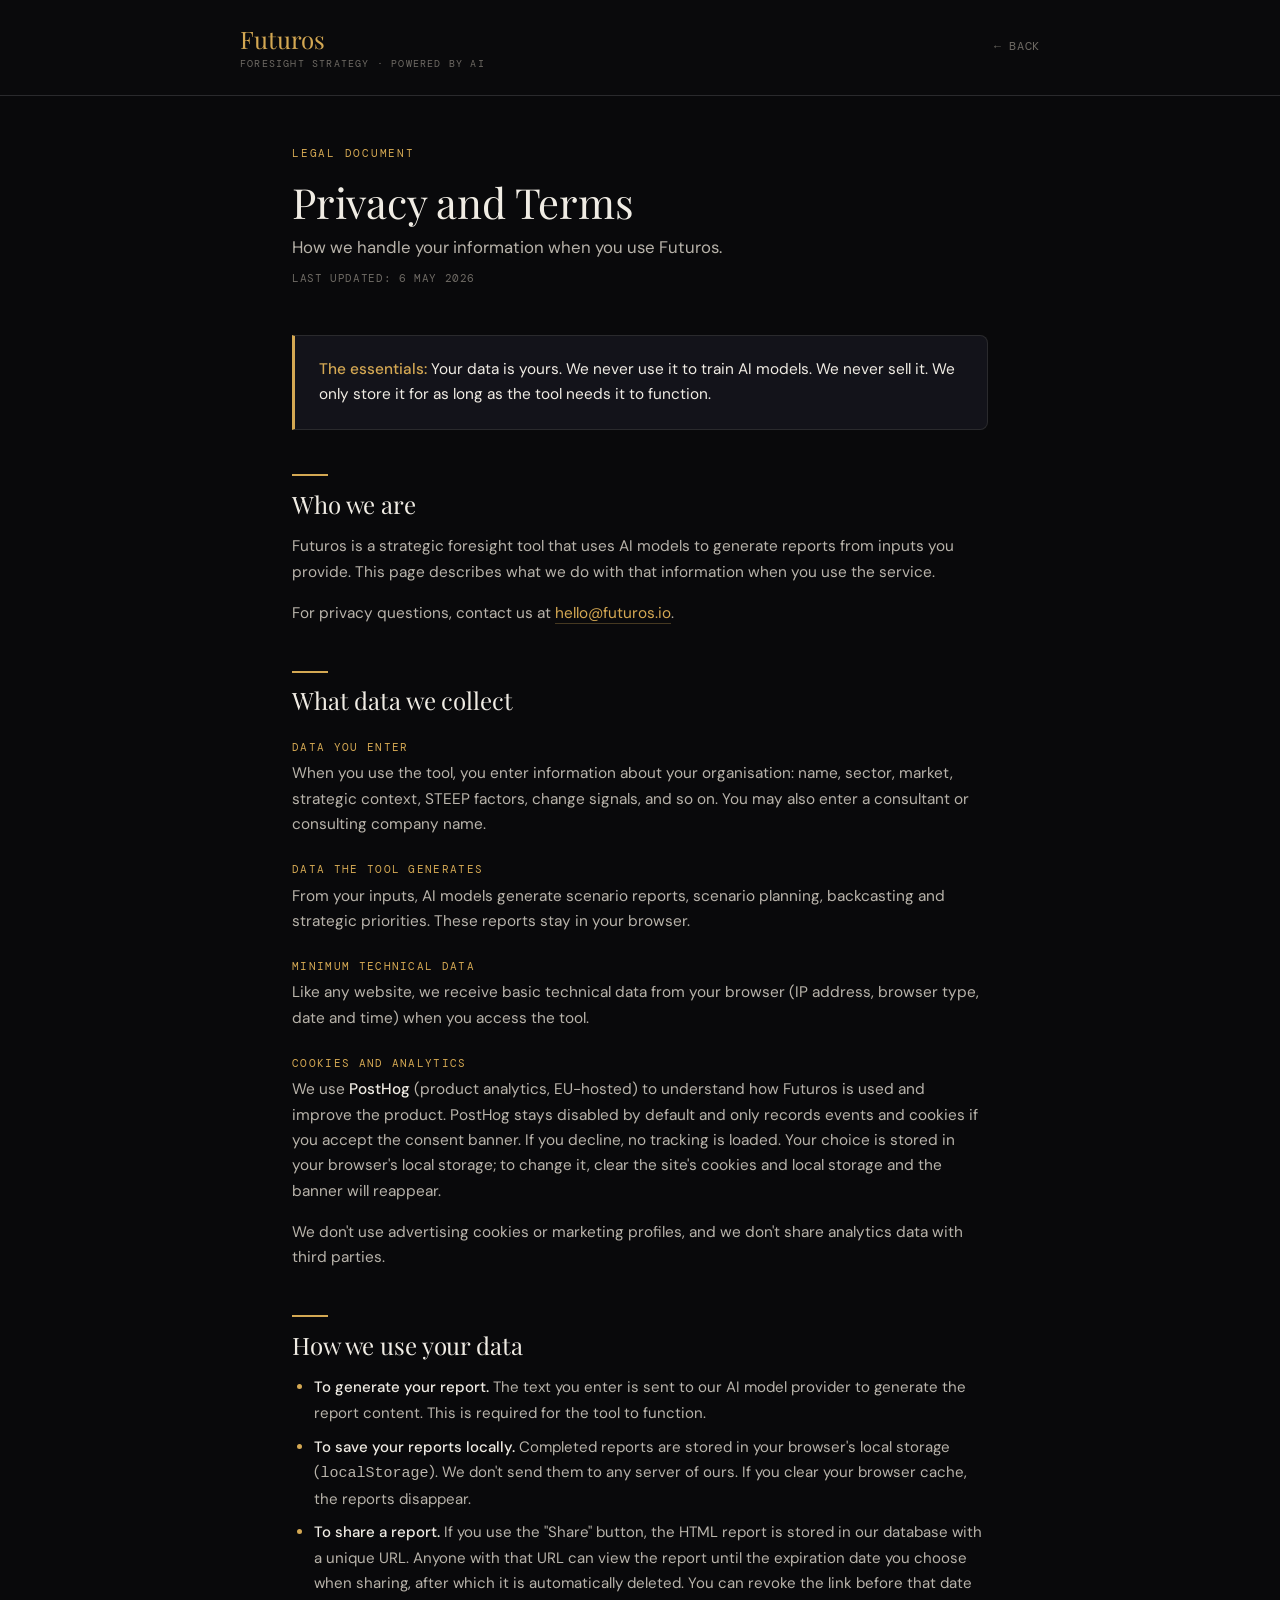
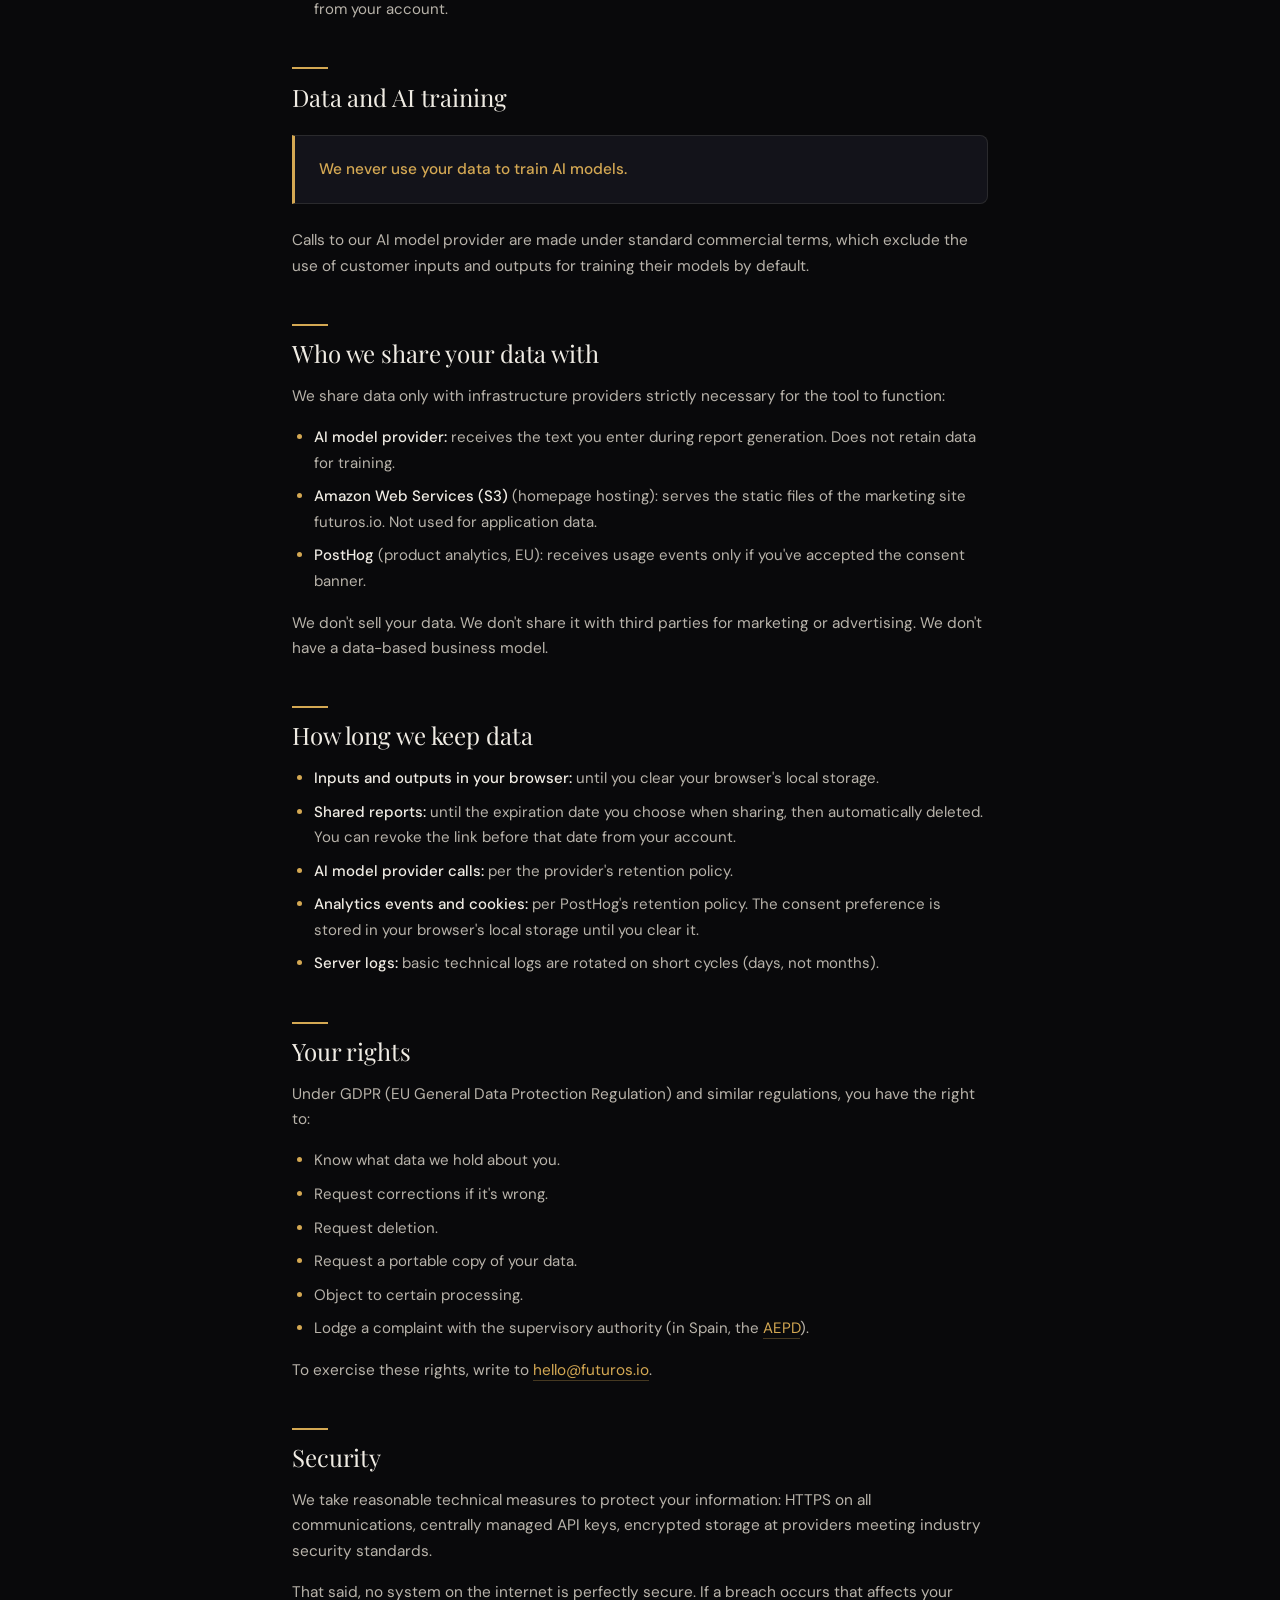
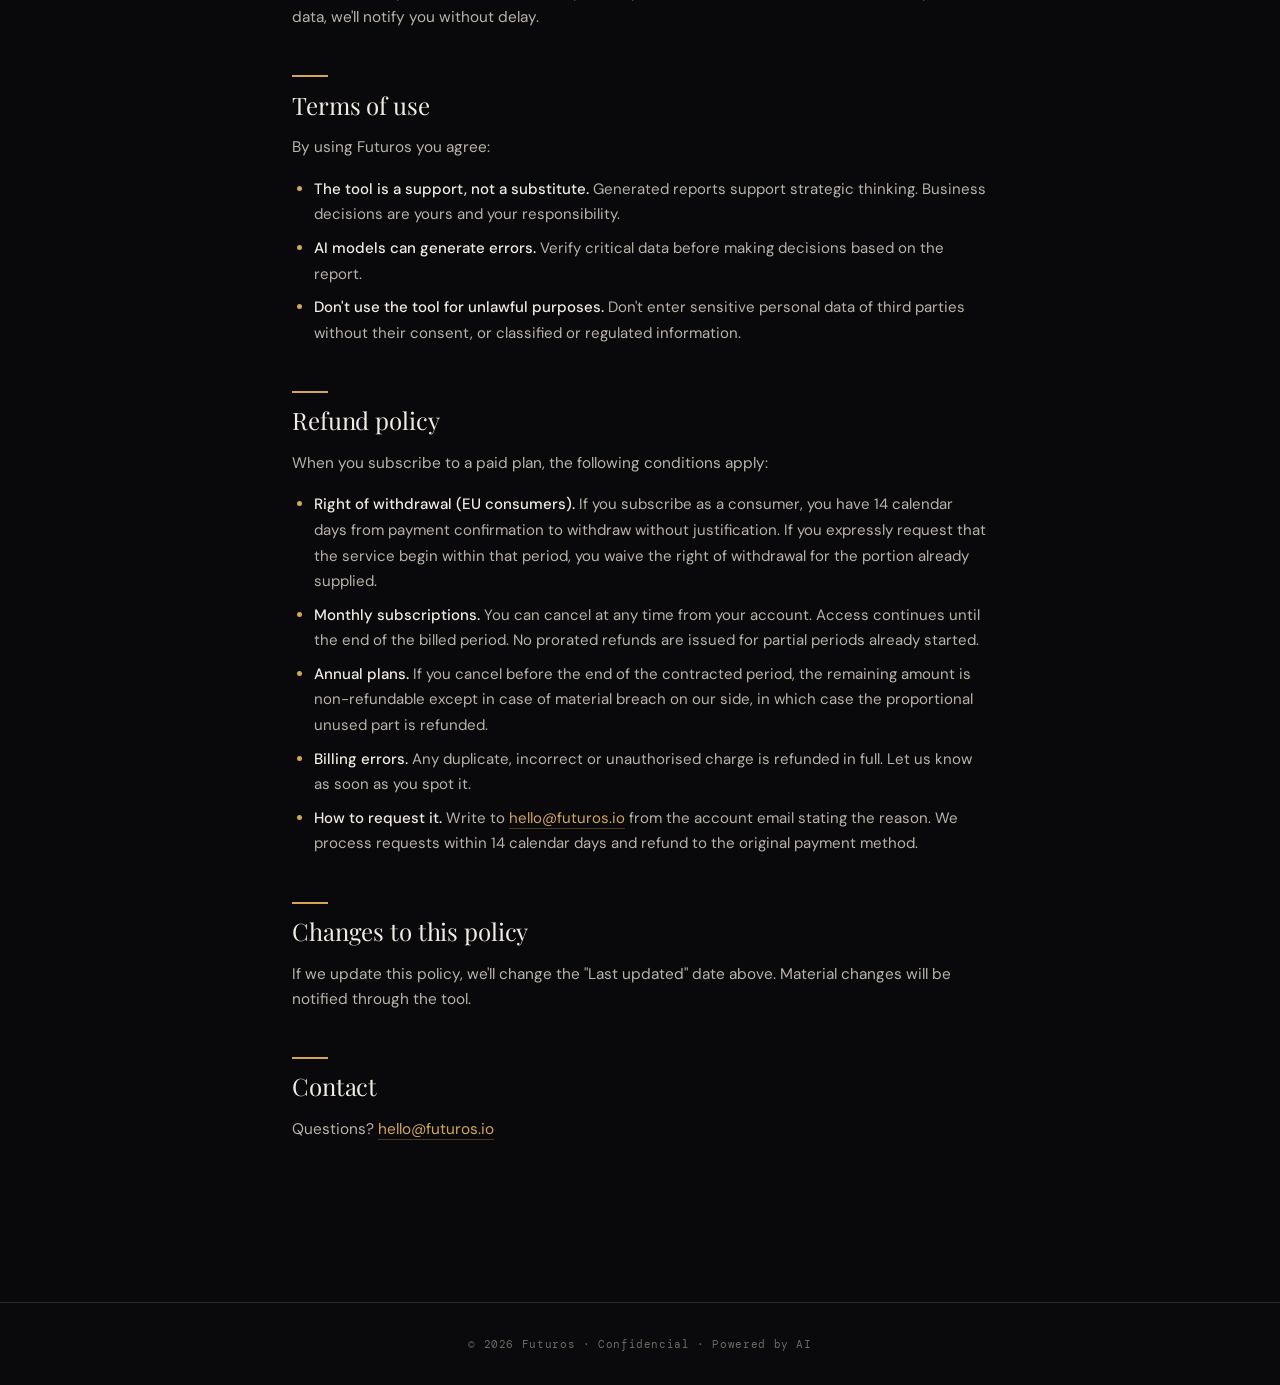
==== commit 410e90d8: "Passing language from home ^> terms.html" ====
--- a/src/terms.html
+++ b/src/terms.html
@@ -358,14 +358,12 @@
   <span class="footer-text">© 2026 Futuros · Confidencial · Powered by AI</span>
 </footer>
 
-<!-- ═══════════ LANG TOGGLE ═══════════ -->
-<div class="lang-toggle">
-  <button class="lt-btn active" data-lang="es">ES</button>
-  <button class="lt-btn" data-lang="ca">CA</button>
-  <button class="lt-btn" data-lang="en">EN</button>
-</div>
-
 <script>
+  // Language resolution. No in-page toggle — the visiting page (homepage
+  // or the Kinde-hosted auth pages) is the authoritative source and
+  // hands the language off via the ?lang= URL parameter. The cookie /
+  // localStorage entries are still read as a fallback for users who
+  // arrive without a query string (e.g. bookmarked / direct link).
   var TITLES = {
     es: 'Privacidad y Términos — Futuros',
     en: 'Privacy and Terms — Futuros',
@@ -401,9 +399,6 @@
     var pref = qp || saved || navGuess;
     setLang(pref);
   })();
-  document.querySelectorAll('.lt-btn').forEach(function(b){
-    b.addEventListener('click', function(){ setLang(b.dataset.lang); });
-  });
 </script>
 </body>
 </html>
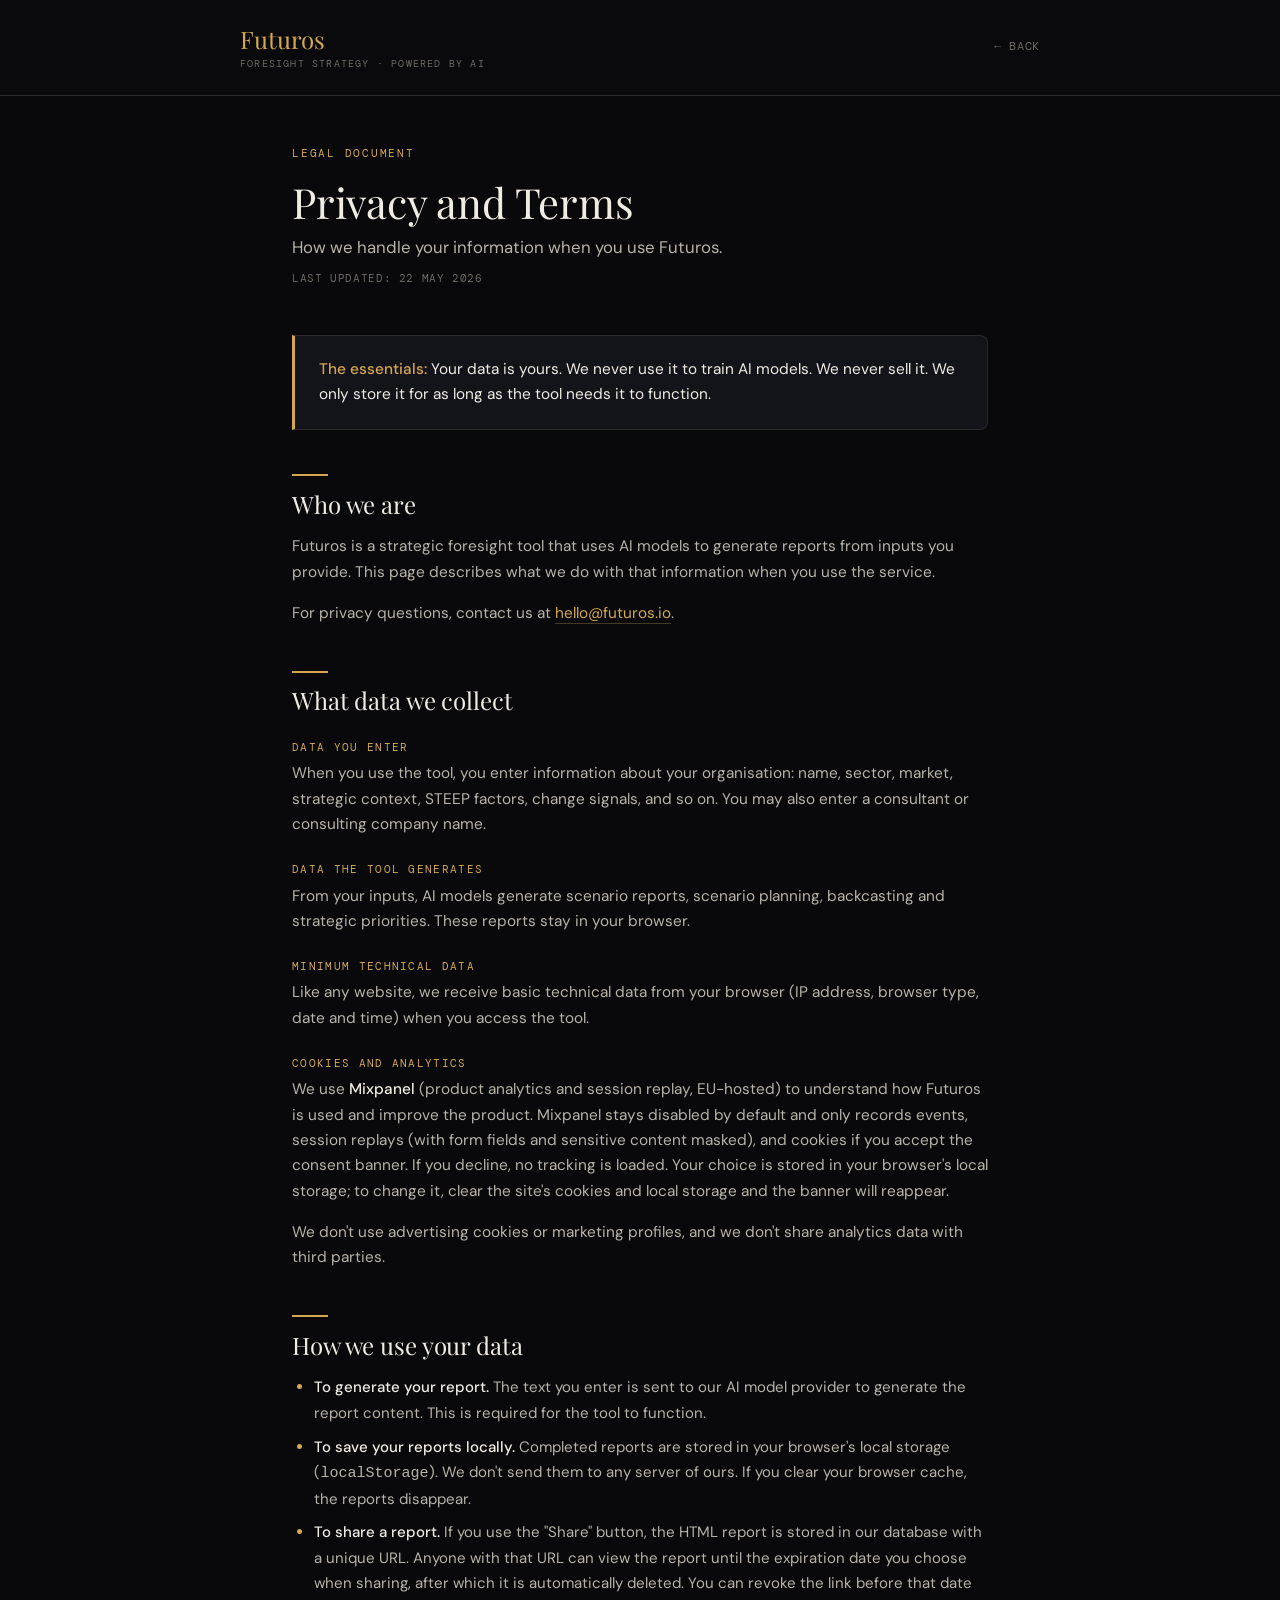
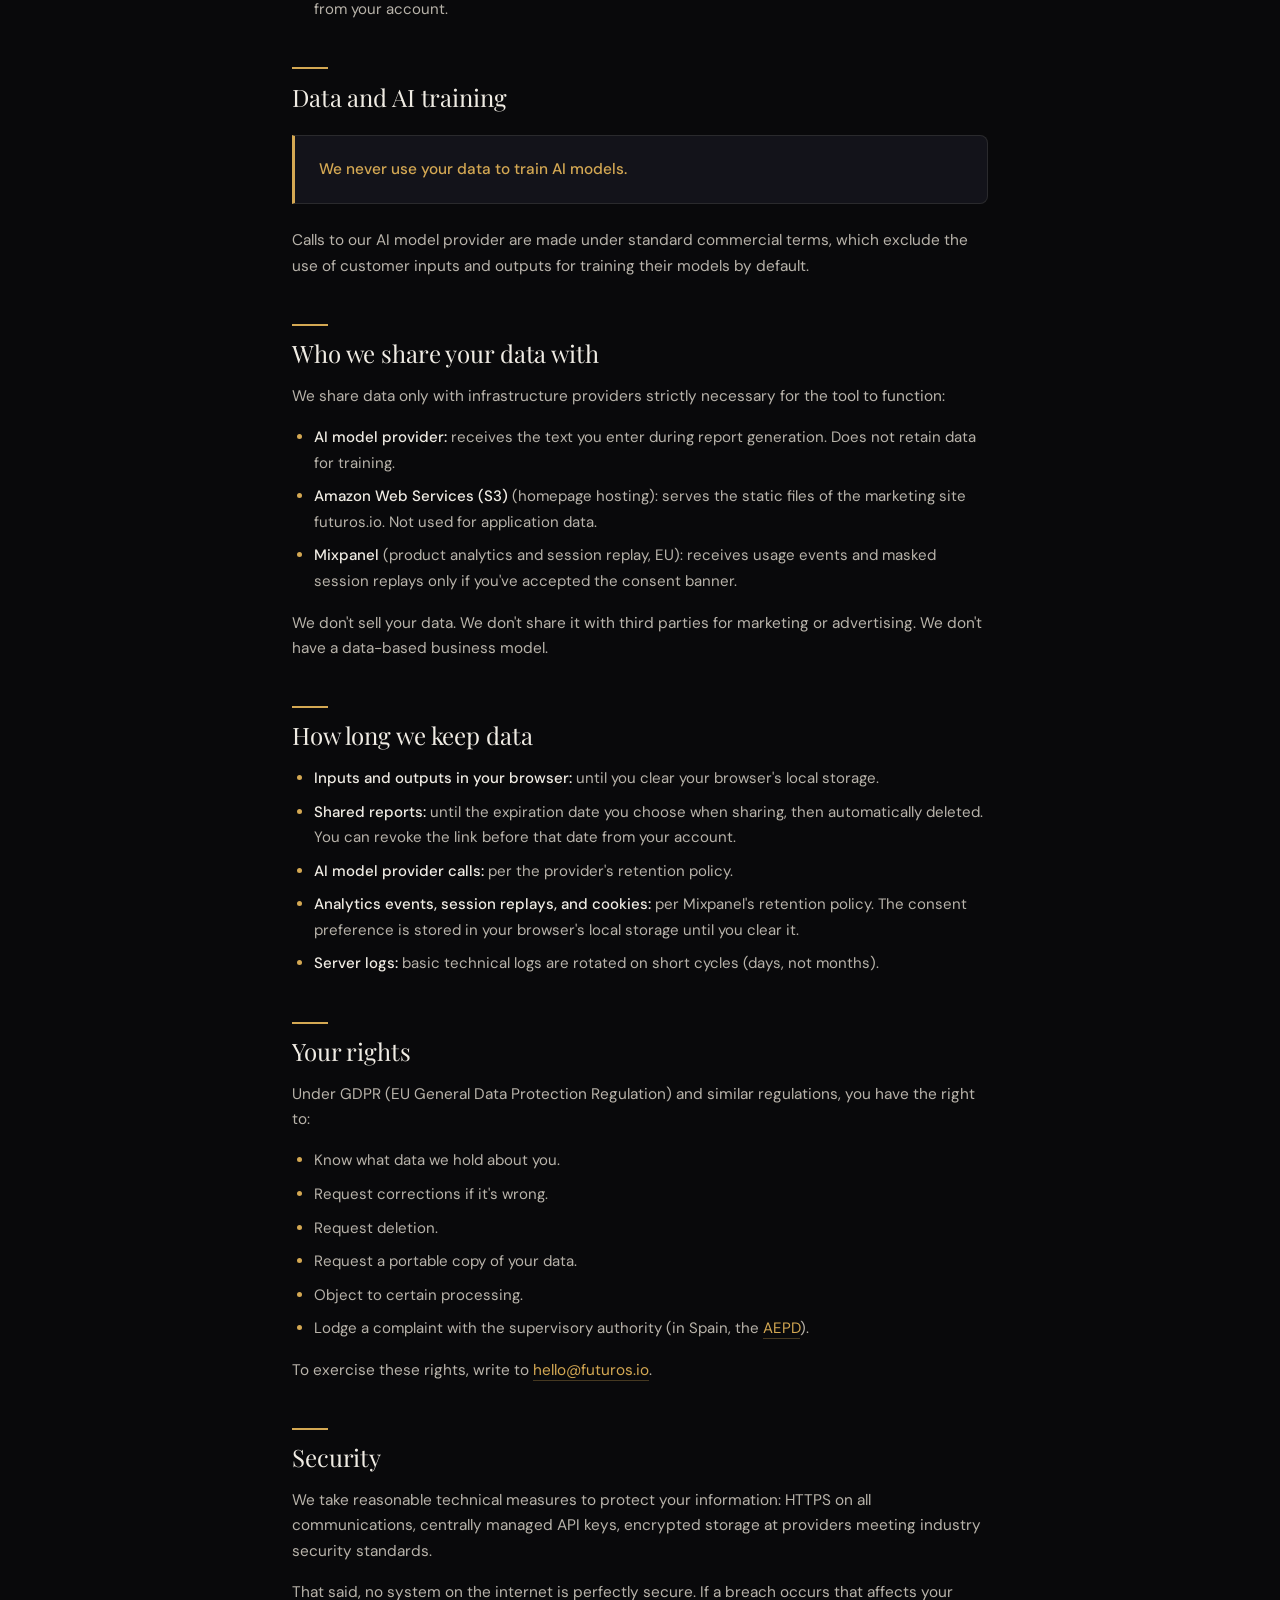
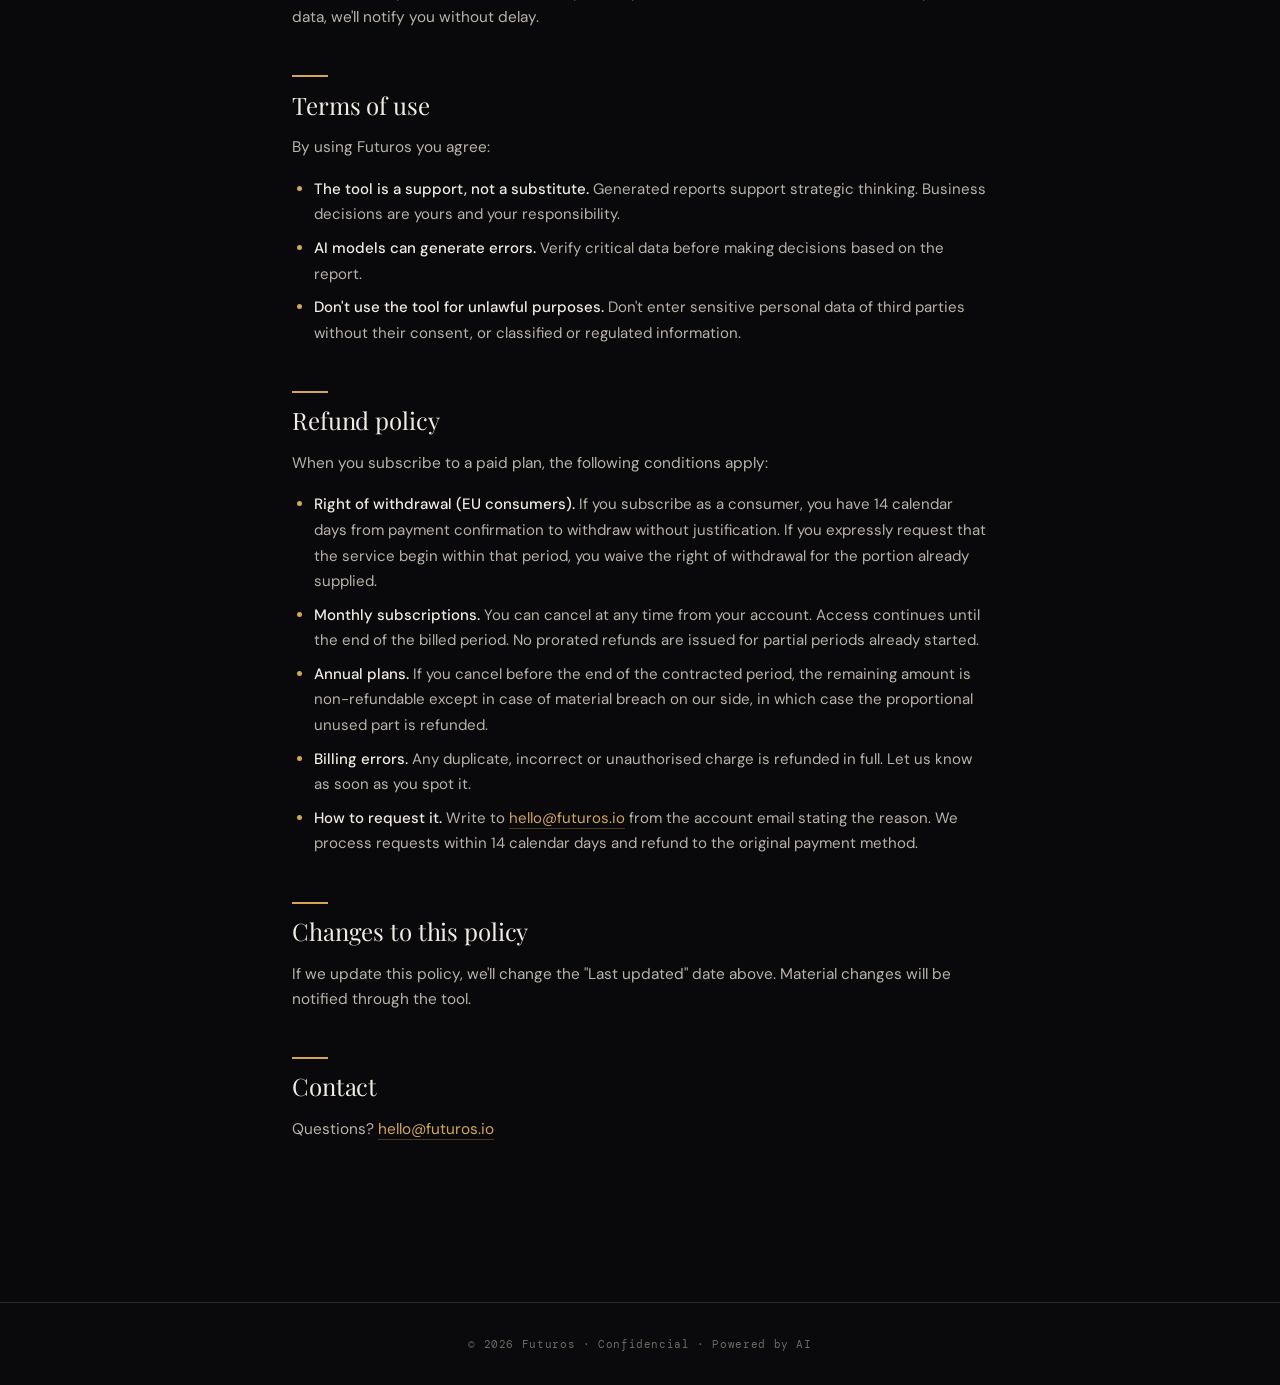
==== commit bd188820: "Updating mixpanel." ====
--- a/src/terms.html
+++ b/src/terms.html
@@ -7,24 +7,53 @@
 <link href="https://fonts.googleapis.com/css2?family=Playfair+Display:ital,wght@0,400;0,600;1,400&family=DM+Sans:wght@300;400;500&family=DM+Mono:wght@400;500&display=swap" rel="stylesheet">
 <link rel="stylesheet" href="styles.css">
 
-<!-- PostHog analytics (EU cloud) — current snippet from posthog.com/docs, 2026-01-30 defaults -->
+<!-- Mixpanel analytics (EU residency) -->
 <script>
-!function(t,e){var o,n,p,r;e.__SV||(window.posthog && window.posthog.__loaded)||(window.posthog=e,e._i=[],e.init=function(i,s,a){function g(t,e){var o=e.split(".");2==o.length&&(t=t[o[0]],e=o[1]),t[e]=function(){t.push([e].concat(Array.prototype.slice.call(arguments,0)))}}(p=t.createElement("script")).type="text/javascript",p.crossOrigin="anonymous",p.async=!0,p.src=s.api_host.replace(".i.posthog.com","-assets.i.posthog.com")+"/static/array.js",(r=t.getElementsByTagName("script")[0]).parentNode.insertBefore(p,r);var u=e;for(void 0!==a?u=e[a]=[]:a="posthog",u.people=u.people||[],u.toString=function(t){var e="posthog";return"posthog"!==a&&(e+="."+a),t||(e+=" (stub)"),e},u.people.toString=function(){return u.toString(1)+".people (stub)"},o="init os ds Ie us vs ss ls capture calculateEventProperties register register_once register_for_session unregister unregister_for_session ws getFeatureFlag getFeatureFlagPayload getFeatureFlagResult isFeatureEnabled reloadFeatureFlags updateFlags updateEarlyAccessFeatureEnrollment getEarlyAccessFeatures on onFeatureFlags onSurveysLoaded onSessionId getSurveys getActiveMatchingSurveys renderSurvey displaySurvey cancelPendingSurvey canRenderSurvey canRenderSurveyAsync identify setPersonProperties group resetGroups setPersonPropertiesForFlags resetPersonPropertiesForFlags setGroupPropertiesForFlags resetGroupPropertiesForFlags reset get_distinct_id getGroups get_session_id get_session_replay_url alias set_config startSessionRecording stopSessionRecording sessionRecordingStarted captureException startExceptionAutocapture stopExceptionAutocapture loadToolbar get_property getSessionProperty bs ps createPersonProfile setInternalOrTestUser ys es $s opt_in_capturing opt_out_capturing has_opted_in_capturing has_opted_out_capturing get_explicit_consent_status is_capturing clear_opt_in_out_capturing cs debug M gs getPageViewId captureTraceFeedback captureTraceMetric Qr".split(" "),n=0;n<o.length;n++)g(u,o[n]);e._i.push([i,s,a])},e.__SV=1)}(document,window.posthog||[]);
-posthog.init('phc_zKZcNZNQnKVhUA5eQJK8RMKhficXggp2VQ8KKADYTN5M', {
-  api_host: 'https://eu.i.posthog.com',
-  defaults: '2026-01-30',
-  person_profiles: 'identified_only',
-  opt_out_capturing_by_default: true,
-  loaded: function (ph) {
+(function(f,b){if(!b.__SV){var e,g,i,h;window.mixpanel=b;b._i=[];b.init=function(e,f,c){function g(a,d){var b=d.split(".");2==b.length&&(a=a[b[0]],d=b[1]);a[d]=function(){a.push([d].concat(Array.prototype.slice.call(arguments,0)))}}var a=b;"undefined"!==typeof c?a=b[c]=[]:c="mixpanel";a.people=a.people||[];a.toString=function(a){var d="mixpanel";"mixpanel"!==c&&(d+="."+c);a||(d+=" (stub)");return d};a.people.toString=function(){return a.toString(1)+".people (stub)"};i="disable time_event track track_pageview track_links track_forms track_with_groups add_group set_group remove_group register register_once alias unregister identify name_tag set_config reset opt_in_tracking opt_out_tracking has_opted_in_tracking has_opted_out_tracking clear_opt_in_out_tracking start_batch_senders people.set people.set_once people.unset people.increment people.append people.union people.track_charge people.clear_charges people.delete_user people.remove".split(" ");for(h=0;h<i.length;h++)g(a,i[h]);var j="set set_once union unset remove delete".split(" ");a.get_group=function(){function b(c){d[c]=function(){call2_args=arguments;call2=[c].concat(Array.prototype.slice.call(call2_args,0));a.push([e,call2])}}for(var d={},e=["get_group"].concat(Array.prototype.slice.call(arguments,0)),c=0;c<j.length;c++)b(j[c]);return d};b._i.push([e,f,c])};b.__SV=1.2;e=f.createElement("script");e.type="text/javascript";e.async=!0;e.src="undefined"!==typeof MIXPANEL_CUSTOM_LIB_URL?MIXPANEL_CUSTOM_LIB_URL:"file:"===f.location.protocol&&"//cdn.mxpnl.com/libs/mixpanel-2-latest.min.js".match(/^\/\//)?"https://cdn.mxpnl.com/libs/mixpanel-2-latest.min.js":"//cdn.mxpnl.com/libs/mixpanel-2-latest.min.js";g=f.getElementsByTagName("script")[0];g.parentNode.insertBefore(e,g)}})(document,window.mixpanel||[]);
+mixpanel.init('a4b409c01e5f9a3b21db626b1cdefbbb', {
+  api_host: 'https://api-eu.mixpanel.com',
+  opt_out_tracking_by_default: true,
+  // Ignore navigator.doNotTrack. DNT was deprecated in 2018 but
+  // Chrome still ships an enable toggle, and the Mixpanel SDK
+  // respects DNT by default — so a user with DNT on who explicitly
+  // clicks Accept on our cookie banner STILL gets dropped:
+  // has_opted_out_tracking() returns true (DNT) regardless of our
+  // explicit opt_in_tracking() call, and every track() silently
+  // no-ops. Our cookie banner IS the privacy gate; a deprecated
+  // browser header shouldn't override it.
+  ignore_dnt: true,
+  record_sessions_percent: 100,
+  record_mask_text_selector: 'input, textarea, [data-mp-mask]',
+  // Persist distinct_id across .futuros.io subdomains so funnels
+  // marketing → blog → app stitch as one visitor.
+  cookie_domain: 'futuros.io',
+  cross_subdomain_cookie: true,
+  loaded: function (mp) {
     try {
-      console.log('[posthog] loaded', {
-        distinct_id: ph.get_distinct_id(),
-        opted_in:    ph.has_opted_in_capturing(),
-        opted_out:   ph.has_opted_out_capturing()
+      console.log('[mixpanel] loaded', {
+        distinct_id: mp.get_distinct_id(),
+        opted_in:    mp.has_opted_in_tracking(),
+        opted_out:   mp.has_opted_out_tracking()
       });
     } catch (e) {}
   }
 });
+// Tag every event with the surface so dashboards can separate
+// marketing-site events from app events in the same project.
+try { mixpanel.register({ surface: 'marketing' }); } catch(_) {}
+try {
+  // Read the cross-domain `futuros_consent` cookie; fall back to the
+  // legacy per-origin localStorage flag (granted-only) for users who
+  // accepted before the migration.
+  var _seg = (document.cookie || '').split('; ').find(function (c) { return c.indexOf('futuros_consent=') === 0; });
+  var _v = _seg ? decodeURIComponent(_seg.slice(16)) : null;
+  if (_v !== 'accepted' && localStorage.getItem('futuros_consent_v1') === 'granted') _v = 'accepted';
+  if (_v === 'accepted') {
+    mixpanel.opt_in_tracking();
+    if (typeof mixpanel.start_session_recording === 'function') mixpanel.start_session_recording();
+  }
+} catch(_) {}
+try { mixpanel.track('Page Viewed', { surface: 'marketing', path: window.location.pathname }); } catch(_) {}
 </script>
 <script defer src="cookies.js?v=1"></script>
 </head>
@@ -51,7 +80,7 @@
     <div class="eyebrow">Documento legal</div>
     <h1>Privacidad y Términos</h1>
     <p class="lede">Cómo tratamos tu información cuando usas Futuros.</p>
-    <p class="updated">Última actualización: 6 de mayo de 2026</p>
+    <p class="updated">Última actualización: 22 de mayo de 2026</p>
 
     <div class="callout">
       <p><strong>Lo esencial:</strong> Tus datos son tuyos. Nunca los usamos para entrenar modelos de inteligencia artificial. Nunca los vendemos. Los almacenamos solo el tiempo estrictamente necesario para que la herramienta funcione.</p>
@@ -73,7 +102,7 @@
     <p>Como cualquier sitio web, recibimos información técnica básica de tu navegador (dirección IP, tipo de navegador, fecha y hora) cuando accedes a la herramienta.</p>
 
     <h3>Cookies y analítica</h3>
-    <p>Usamos <strong>PostHog</strong> (analítica de producto, alojamiento en la UE) para entender cómo se usa Futuros y mejorar el producto. PostHog se mantiene desactivado por defecto y solo registra eventos y cookies si aceptas el banner de consentimiento. Si rechazas, no se carga ningún seguimiento. Tu elección se guarda en el almacenamiento local de tu navegador; para cambiarla, borra las cookies y el almacenamiento local del sitio y el banner volverá a aparecer.</p>
+    <p>Usamos <strong>Mixpanel</strong> (analítica de producto y grabación de sesiones, alojamiento en la UE) para entender cómo se usa Futuros y mejorar el producto. Mixpanel se mantiene desactivado por defecto y solo registra eventos, grabaciones de sesión (con campos de formulario y contenido sensible enmascarado) y cookies si aceptas el banner de consentimiento. Si rechazas, no se carga ningún seguimiento. Tu elección se guarda en el almacenamiento local de tu navegador; para cambiarla, borra las cookies y el almacenamiento local del sitio y el banner volverá a aparecer.</p>
     <p>No usamos cookies publicitarias ni perfiles de marketing, y no cedemos datos analíticos a terceros.</p>
 
     <h2>Cómo usamos tus datos</h2>
@@ -94,7 +123,7 @@
     <ul>
       <li><strong>Proveedor del modelo de IA:</strong> recibe los textos que introduces durante la generación del informe. No retiene los datos para entrenamiento.</li>
       <li><strong>Amazon Web Services (S3)</strong> (alojamiento de la página de inicio): sirve los archivos estáticos del sitio de marketing futuros.io. No se utiliza para los datos de la aplicación.</li>
-      <li><strong>PostHog</strong> (analítica de producto, UE): recibe eventos de uso solo si has aceptado el banner de consentimiento.</li>
+      <li><strong>Mixpanel</strong> (analítica de producto y grabación de sesiones, UE): recibe eventos de uso y grabaciones de sesión enmascaradas solo si has aceptado el banner de consentimiento.</li>
     </ul>
     <p>No vendemos tus datos. No los compartimos con terceros con fines de marketing o publicidad. No tenemos un modelo de negocio basado en datos.</p>
 
@@ -103,7 +132,7 @@
       <li><strong>Inputs y outputs en tu navegador:</strong> hasta que vacíes el almacenamiento local del navegador.</li>
       <li><strong>Informes compartidos:</strong> hasta la fecha de caducidad que elijas al compartirlos, después se eliminan automáticamente. Puedes revocar el enlace antes de esa fecha desde tu cuenta.</li>
       <li><strong>Llamadas al proveedor del modelo de IA:</strong> según la política de retención del proveedor.</li>
-      <li><strong>Eventos y cookies de analítica:</strong> según la política de retención de PostHog. La preferencia de consentimiento se guarda en el almacenamiento local de tu navegador hasta que la borres.</li>
+      <li><strong>Eventos, grabaciones de sesión y cookies de analítica:</strong> según la política de retención de Mixpanel. La preferencia de consentimiento se guarda en el almacenamiento local de tu navegador hasta que la borres.</li>
       <li><strong>Logs de servidor:</strong> los logs técnicos básicos se rotan en periodos cortos (días, no meses).</li>
     </ul>
 
@@ -153,7 +182,7 @@
     <div class="eyebrow">Legal document</div>
     <h1>Privacy and Terms</h1>
     <p class="lede">How we handle your information when you use Futuros.</p>
-    <p class="updated">Last updated: 6 May 2026</p>
+    <p class="updated">Last updated: 22 May 2026</p>
 
     <div class="callout">
       <p><strong>The essentials:</strong> Your data is yours. We never use it to train AI models. We never sell it. We only store it for as long as the tool needs it to function.</p>
@@ -175,7 +204,7 @@
     <p>Like any website, we receive basic technical data from your browser (IP address, browser type, date and time) when you access the tool.</p>
 
     <h3>Cookies and analytics</h3>
-    <p>We use <strong>PostHog</strong> (product analytics, EU-hosted) to understand how Futuros is used and improve the product. PostHog stays disabled by default and only records events and cookies if you accept the consent banner. If you decline, no tracking is loaded. Your choice is stored in your browser's local storage; to change it, clear the site's cookies and local storage and the banner will reappear.</p>
+    <p>We use <strong>Mixpanel</strong> (product analytics and session replay, EU-hosted) to understand how Futuros is used and improve the product. Mixpanel stays disabled by default and only records events, session replays (with form fields and sensitive content masked), and cookies if you accept the consent banner. If you decline, no tracking is loaded. Your choice is stored in your browser's local storage; to change it, clear the site's cookies and local storage and the banner will reappear.</p>
     <p>We don't use advertising cookies or marketing profiles, and we don't share analytics data with third parties.</p>
 
     <h2>How we use your data</h2>
@@ -196,7 +225,7 @@
     <ul>
       <li><strong>AI model provider:</strong> receives the text you enter during report generation. Does not retain data for training.</li>
       <li><strong>Amazon Web Services (S3)</strong> (homepage hosting): serves the static files of the marketing site futuros.io. Not used for application data.</li>
-      <li><strong>PostHog</strong> (product analytics, EU): receives usage events only if you've accepted the consent banner.</li>
+      <li><strong>Mixpanel</strong> (product analytics and session replay, EU): receives usage events and masked session replays only if you've accepted the consent banner.</li>
     </ul>
     <p>We don't sell your data. We don't share it with third parties for marketing or advertising. We don't have a data-based business model.</p>
 
@@ -205,7 +234,7 @@
       <li><strong>Inputs and outputs in your browser:</strong> until you clear your browser's local storage.</li>
       <li><strong>Shared reports:</strong> until the expiration date you choose when sharing, then automatically deleted. You can revoke the link before that date from your account.</li>
       <li><strong>AI model provider calls:</strong> per the provider's retention policy.</li>
-      <li><strong>Analytics events and cookies:</strong> per PostHog's retention policy. The consent preference is stored in your browser's local storage until you clear it.</li>
+      <li><strong>Analytics events, session replays, and cookies:</strong> per Mixpanel's retention policy. The consent preference is stored in your browser's local storage until you clear it.</li>
       <li><strong>Server logs:</strong> basic technical logs are rotated on short cycles (days, not months).</li>
     </ul>
 
@@ -255,7 +284,7 @@
     <div class="eyebrow">Document legal</div>
     <h1>Privacitat i Termes</h1>
     <p class="lede">Com tractem la teva informació quan utilitzes Futuros.</p>
-    <p class="updated">Última actualització: 6 de maig de 2026</p>
+    <p class="updated">Última actualització: 22 de maig de 2026</p>
 
     <div class="callout">
       <p><strong>L'essencial:</strong> Les teves dades són teves. Mai les utilitzem per entrenar models d'intel·ligència artificial. Mai les venem. Les emmagatzemem només el temps estrictament necessari perquè l'eina funcioni.</p>
@@ -277,7 +306,7 @@
     <p>Com qualsevol lloc web, rebem informació tècnica bàsica del teu navegador (adreça IP, tipus de navegador, data i hora) quan accedeixes a l'eina.</p>
 
     <h3>Cookies i analítica</h3>
-    <p>Utilitzem <strong>PostHog</strong> (analítica de producte, allotjament a la UE) per entendre com s'utilitza Futuros i millorar el producte. PostHog es manté desactivat per defecte i només registra esdeveniments i cookies si acceptes el bàner de consentiment. Si el rebutges, no es carrega cap seguiment. La teva elecció es desa a l'emmagatzematge local del teu navegador; per canviar-la, esborra les cookies i l'emmagatzematge local del lloc i el bàner tornarà a aparèixer.</p>
+    <p>Utilitzem <strong>Mixpanel</strong> (analítica de producte i enregistrament de sessions, allotjament a la UE) per entendre com s'utilitza Futuros i millorar el producte. Mixpanel es manté desactivat per defecte i només registra esdeveniments, enregistraments de sessió (amb camps de formulari i contingut sensible emmascarats) i cookies si acceptes el bàner de consentiment. Si el rebutges, no es carrega cap seguiment. La teva elecció es desa a l'emmagatzematge local del teu navegador; per canviar-la, esborra les cookies i l'emmagatzematge local del lloc i el bàner tornarà a aparèixer.</p>
     <p>No utilitzem cookies publicitàries ni perfils de màrqueting, i no cedim dades analítiques a tercers.</p>
 
     <h2>Com utilitzem les teves dades</h2>
@@ -298,7 +327,7 @@
     <ul>
       <li><strong>Proveïdor del model d'IA:</strong> rep els textos que introdueixes durant la generació de l'informe. No reté les dades per a entrenament.</li>
       <li><strong>Amazon Web Services (S3)</strong> (allotjament de la pàgina d'inici): serveix els fitxers estàtics del lloc de màrqueting futuros.io. No s'utilitza per a les dades de l'aplicació.</li>
-      <li><strong>PostHog</strong> (analítica de producte, UE): rep esdeveniments d'ús només si has acceptat el bàner de consentiment.</li>
+      <li><strong>Mixpanel</strong> (analítica de producte i enregistrament de sessions, UE): rep esdeveniments d'ús i enregistraments de sessió emmascarats només si has acceptat el bàner de consentiment.</li>
     </ul>
     <p>No venem les teves dades. No les compartim amb tercers amb finalitats de màrqueting o publicitat. No tenim un model de negoci basat en dades.</p>
 
@@ -307,7 +336,7 @@
       <li><strong>Inputs i outputs al teu navegador:</strong> fins que buidis l'emmagatzematge local del navegador.</li>
       <li><strong>Informes compartits:</strong> fins a la data de caducitat que triïs en compartir-los, després s'eliminen automàticament. Pots revocar l'enllaç abans d'aquesta data des del teu compte.</li>
       <li><strong>Crides al proveïdor del model d'IA:</strong> segons la política de retenció del proveïdor.</li>
-      <li><strong>Esdeveniments i cookies d'analítica:</strong> segons la política de retenció de PostHog. La preferència de consentiment es desa a l'emmagatzematge local del teu navegador fins que la borris.</li>
+      <li><strong>Esdeveniments, enregistraments de sessió i cookies d'analítica:</strong> segons la política de retenció de Mixpanel. La preferència de consentiment es desa a l'emmagatzematge local del teu navegador fins que la borris.</li>
       <li><strong>Logs de servidor:</strong> els logs tècnics bàsics es roten en períodes curts (dies, no mesos).</li>
     </ul>
 
@@ -369,6 +398,30 @@
     en: 'Privacy and Terms — Futuros',
     ca: 'Privacitat i Termes — Futuros'
   };
+  // Cookie helpers — same shape as the ones on index.html. The cookie
+  // is the only cross-subdomain mechanism (localStorage is per-origin),
+  // so the app (app.futuros.io, demo.futuros.io, beta.futuros.io) and
+  // the marketing pages all read/write the same futuros_lang cookie on
+  // .futuros.io to keep the language in sync.
+  function readLangCookie(){
+    try {
+      var prefix = 'futuros_lang=';
+      var parts = (document.cookie || '').split('; ');
+      for (var i = 0; i < parts.length; i++) {
+        if (parts[i].indexOf(prefix) === 0) return decodeURIComponent(parts[i].slice(prefix.length));
+      }
+      return null;
+    } catch(e) { return null; }
+  }
+  function writeLangCookie(lang){
+    try {
+      var host = window.location.hostname;
+      var isLocal = host === 'localhost' || /^\d{1,3}(\.\d{1,3}){3}$/.test(host);
+      var parts = host.split('.');
+      var domainAttr = (!isLocal && parts.length >= 2) ? '; domain=.' + parts.slice(-2).join('.') : '';
+      document.cookie = 'futuros_lang=' + encodeURIComponent(lang) + '; path=/; max-age=31536000; SameSite=Lax' + domainAttr;
+    } catch(e) {}
+  }
   function setLang(lang) {
     if (!TITLES[lang]) lang = 'es';
     document.documentElement.lang = lang;
@@ -377,12 +430,15 @@
       s.classList.toggle('active', s.getAttribute('data-lang') === lang);
     });
     try { localStorage.setItem('futuros_lang', lang); } catch(e){}
+    writeLangCookie(lang);
   }
   // Resolve language on load. Priority:
   //   1. ?lang=es|en|ca in the URL (explicit hint from the source page)
-  //   2. localStorage.futuros_lang (shared with index.html)
-  //   3. localStorage.fs_lang      (legacy key, backward compatibility)
-  //   4. navigator.language        (browser default)
+  //   2. futuros_lang cookie on .futuros.io (cross-subdomain signal —
+  //      a toggle inside the app sets this and we want to honour it)
+  //   3. localStorage.futuros_lang (per-origin signal, this page only)
+  //   4. localStorage.fs_lang      (legacy key, backward compatibility)
+  //   5. navigator.language        (browser default)
   // Defaults to ES.
   (function(){
     var qp = null;
@@ -390,13 +446,15 @@
       var m = (location.search || '').match(/[?&]lang=(en|es|ca)\b/i);
       if (m) qp = m[1].toLowerCase();
     } catch(e){}
+    var cookieLang = readLangCookie();
+    if (cookieLang && !/^(es|en|ca)$/.test(cookieLang)) cookieLang = null;
     var saved = null;
     try { saved = localStorage.getItem('futuros_lang') || localStorage.getItem('fs_lang'); } catch(e){}
     var navLang = (navigator.language || '').toLowerCase();
     var navGuess = 'es';
     if (navLang.indexOf('ca') === 0) navGuess = 'ca';
     else if (navLang.indexOf('en') === 0) navGuess = 'en';
-    var pref = qp || saved || navGuess;
+    var pref = qp || cookieLang || saved || navGuess;
     setLang(pref);
   })();
 </script>
--- a/src/styles.css
+++ b/src/styles.css
@@ -108,8 +108,16 @@
 .nav-link:hover{color:var(--text2)}
 .nav-link.active{color:var(--gold)}
 .nav-link.active::after{content:'';position:absolute;left:0;right:0;bottom:0;height:1px;background:var(--gold)}
-.nav-cta{margin-left:.5rem}
+.nav-cta{display:flex;align-items:center;gap:.5rem;margin-left:.5rem}
 .nav-cta .btn{padding:9px 16px;min-height:36px;font-size:.65rem}
+/* Disabled-button look (used for "Sign in" while the beta hasn't opened yet).
+   pointer-events:none means clicks don't fire — link won't navigate or trigger
+   tracking. Drop aria-disabled and these styles when the beta goes live. */
+.btn[aria-disabled="true"]{
+  opacity:.45;
+  cursor:not-allowed;
+  pointer-events:none;
+}
 .nav-burger{display:none;width:44px;height:44px;flex-direction:column;justify-content:center;align-items:center;gap:5px}
 .nav-burger span{display:block;width:22px;height:1.5px;background:var(--text2);transition:transform .3s,opacity .3s}
 .nav-burger.open span:nth-child(1){transform:translateY(6.5px) rotate(45deg)}
@@ -450,6 +458,27 @@
   background-image:url('data:image/svg+xml,%3Csvg xmlns="http://www.w3.org/2000/svg" width="10" height="6"%3E%3Cpath d="M0 0l5 6 5-6z" fill="%238a8680"/%3E%3C/svg%3E');
   background-repeat:no-repeat;background-position:right 16px center;
 }
+.cta-checkbox{
+  display:flex;align-items:flex-start;gap:.7rem;
+  padding:.4rem .2rem;cursor:pointer;user-select:none;
+  font-size:.78rem;color:var(--text2);line-height:1.5;
+}
+.cta-checkbox input{position:absolute;opacity:0;width:0;height:0;pointer-events:none}
+.cta-checkbox-box{
+  flex-shrink:0;width:18px;height:18px;margin-top:1px;
+  background:var(--bg);border:1px solid var(--border-h);border-radius:3px;
+  display:flex;align-items:center;justify-content:center;
+  transition:border-color .15s,background .15s;
+}
+.cta-checkbox:hover .cta-checkbox-box{border-color:var(--border-g)}
+.cta-checkbox input:focus-visible + .cta-checkbox-box{outline:2px solid var(--gold);outline-offset:2px}
+.cta-checkbox input:checked + .cta-checkbox-box{background:var(--gold);border-color:var(--gold)}
+.cta-checkbox input:checked + .cta-checkbox-box::after{
+  content:'';width:5px;height:9px;
+  border:solid #0a0a0a;border-width:0 1.5px 1.5px 0;
+  transform:rotate(45deg) translate(-1px,-1px);
+}
+.cta-checkbox-text{flex:1}
 .cta-submit{margin-top:.6rem;width:100%;padding:15px;font-size:.78rem}
 .cta-fine{text-align:center;font-family:'DM Mono',monospace;font-size:.6rem;color:var(--dim);margin-top:1rem;line-height:1.6}
 .cta-fine a{color:var(--gold)}
@@ -548,33 +577,63 @@
   .reveal.visible{opacity:1;transform:translateY(0)}
 }
 
-/* ─── CONSENT BANNER ─── */
-.consent{
-  position:fixed;left:1rem;right:1rem;bottom:1rem;z-index:200;
-  max-width:560px;margin:0 auto;
-  background:rgba(15,15,17,.94);backdrop-filter:blur(20px);-webkit-backdrop-filter:blur(20px);
-  border:1px solid var(--border);border-radius:var(--r-md);
-  padding:1.1rem 1.2rem;
-  display:none;flex-direction:column;gap:.85rem;
-  box-shadow:0 20px 50px rgba(0,0,0,.5);
-  opacity:0;transform:translateY(8px);transition:opacity .35s ease,transform .35s ease;
-}
-.consent.show{display:flex}
-.consent.visible{opacity:1;transform:translateY(0)}
-.consent-tag{
-  font-family:'DM Mono',monospace;font-size:.6rem;color:var(--gold);
-  letter-spacing:.16em;text-transform:uppercase;
-  display:inline-flex;align-items:center;gap:.6rem;
-}
-.consent-tag::before{content:'';width:20px;height:1px;background:var(--gold)}
-.consent-text{font-size:.85rem;color:var(--text2);line-height:1.55}
-.consent-text a{color:var(--gold);text-decoration:underline;text-underline-offset:2px}
-.consent-text a:hover{color:var(--gold2)}
-.consent-actions{display:flex;gap:.6rem;flex-wrap:wrap}
-.consent-actions .btn{padding:10px 18px;min-height:36px;font-size:.62rem;flex:1;min-width:120px}
-@media(max-width:480px){
-  .consent{left:.75rem;right:.75rem;bottom:.75rem;padding:1rem}
-  .consent-actions .btn{width:100%;flex:none}
+/* ─── COOKIE CONSENT BANNER ───
+   Mirrors beta.futuros.io's banner so the experience is consistent
+   across the .futuros.io family. Decision persists via the .futuros.io-
+   scoped `futuros_consent` cookie (see consent IIFE in index.html).
+   Accept = 1-year cookie; reject = session cookie (reappears next
+   browser session). */
+.fs-cookies{
+  position:fixed;left:24px;right:24px;bottom:24px;z-index:9998;
+  max-width:760px;margin:0 auto;
+  background:linear-gradient(180deg,#0e0e12,#14141a);
+  border:1px solid hsla(0,0%,100%,.11);
+  border-radius:14px;
+  padding:18px 22px;
+  color:#f0ece4;
+  font-family:'DM Sans',system-ui,-apple-system,sans-serif;
+  font-size:13px;line-height:1.55;
+  box-shadow:0 24px 48px -16px rgba(0,0,0,.55),0 0 60px hsla(40,60%,56%,.05);
+  display:none;align-items:center;gap:20px;
+  transform:translateY(12px);opacity:0;
+  transition:transform 280ms cubic-bezier(.2,.7,.2,1),opacity 280ms cubic-bezier(.2,.7,.2,1);
+}
+.fs-cookies.fs-cookies-show{display:flex;transform:translateY(0);opacity:1}
+.fs-cookies-text{flex:1;min-width:0}
+.fs-cookies-title{
+  font-family:'Playfair Display','Times New Roman',serif;
+  font-size:15px;color:#d4a853;margin-bottom:4px;
+  font-weight:400;letter-spacing:-.005em;
+}
+.fs-cookies-body{color:#b8b3aa;font-size:12.5px}
+.fs-cookies-body a{
+  color:#d4a853;text-decoration:none;
+  border-bottom:1px solid rgba(212,168,83,.3);
+  transition:border-color 200ms;
+}
+.fs-cookies-body a:hover{border-bottom-color:#d4a853}
+.fs-cookies-actions{display:flex;gap:8px;flex-shrink:0}
+.fs-cookies button{
+  font-family:'DM Sans',sans-serif;font-size:12.5px;
+  padding:9px 18px;border-radius:8px;cursor:pointer;
+  letter-spacing:.005em;
+  transition:opacity 180ms,background 180ms,border-color 180ms,color 180ms;
+}
+.fs-cookies-reject{
+  background:transparent;border:1px solid hsla(0,0%,100%,.11);color:#b8b3aa;
+}
+.fs-cookies-reject:hover{border-color:hsla(0,0%,100%,.22);color:#f0ece4}
+.fs-cookies-accept{
+  background:#d4a853;border:1px solid #c69839;color:#0a0a0a;
+  font-weight:600;box-shadow:0 1px 0 hsla(0,0%,100%,.2) inset;
+}
+.fs-cookies-accept:hover{
+  opacity:.92;
+  box-shadow:0 1px 0 hsla(0,0%,100%,.2) inset,0 0 24px hsla(40,60%,56%,.18);
+}
+@media(max-width:600px){
+  .fs-cookies{flex-direction:column;align-items:stretch;gap:12px;left:12px;right:12px;bottom:12px;padding:16px}
+  .fs-cookies-actions{justify-content:flex-end}
 }
 </content>
 </invoke>
